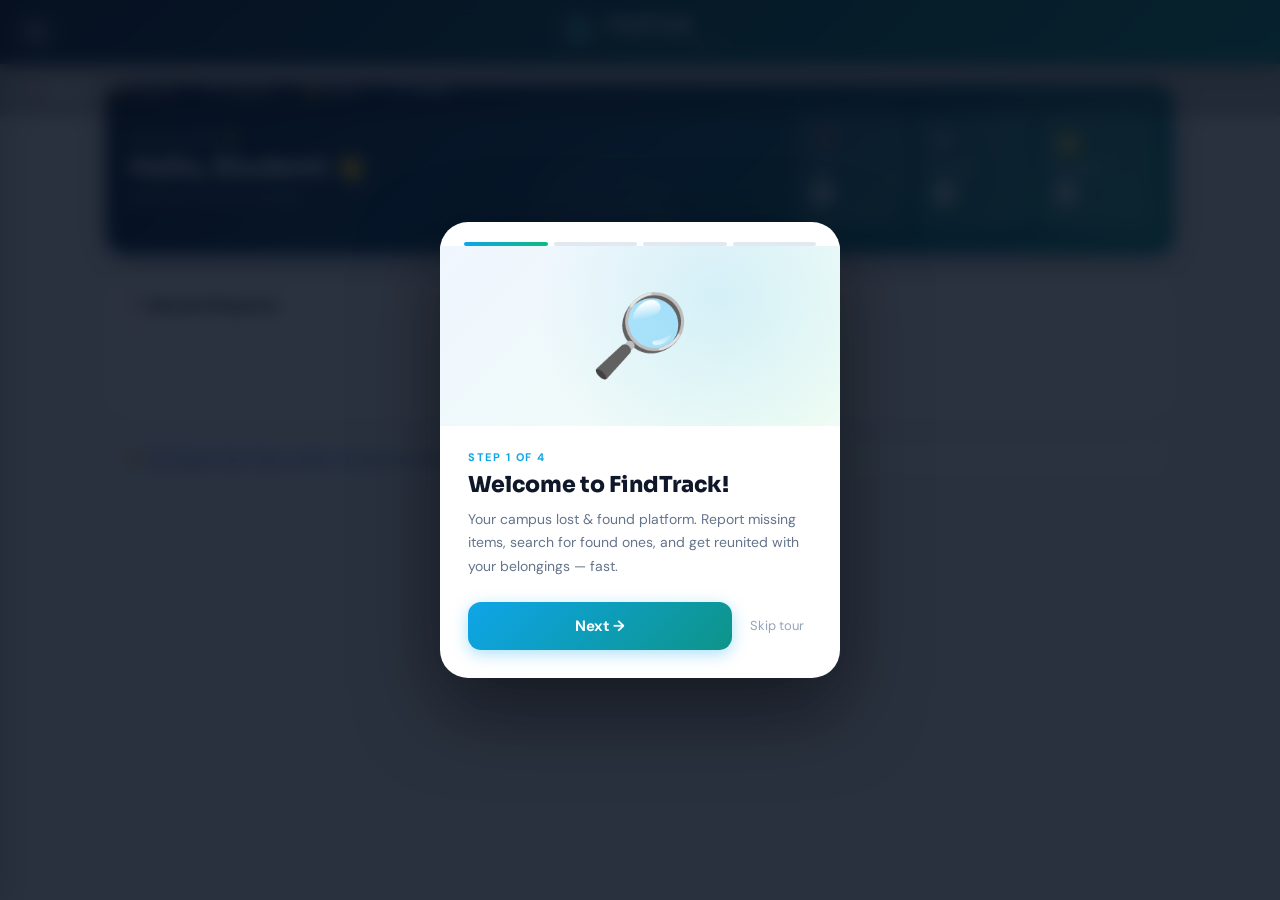
==== dashboard.html @ fd3032e6 "Add files via upload" ====
<!DOCTYPE html>
<html lang="en">
<head>
  <meta charset="utf-8"/>
  <meta name="viewport" content="width=device-width,initial-scale=1,maximum-scale=1,user-scalable=no"/>
  <meta name="mobile-web-app-capable" content="yes"/>
  <meta name="apple-mobile-web-app-capable" content="yes"/>
  <meta name="apple-mobile-web-app-status-bar-style" content="black-translucent"/>
  <meta http-equiv="Content-Security-Policy" content="default-src * 'self' data: blob: 'unsafe-inline' 'unsafe-eval'"/>
  <title>FindTrack — Dashboard</title>
  <link rel="preconnect" href="https://fonts.googleapis.com">
  <link href="https://fonts.googleapis.com/css2?family=Sora:wght@600;700;800&family=DM+Sans:wght@400;500;600&display=swap" rel="stylesheet" onerror="this.remove()">
  <link rel="stylesheet" href="style.css"/>
</head>
<body>

  <!-- TOP BAR -->
  <header class="topbar">
    <div class="topbar-inner">
      <button id="burgerBtn" class="burger-btn" aria-label="Menu">☰</button>
      <div class="brand-wrap">
        <img src="[data-uri]" class="logo" style="object-fit:contain;padding:4px;" alt="FindTrack">
        <div class="brand-text">
          <div class="brand-title">FindTrack</div>
          <div class="small-muted">Lost &amp; Found System</div>
        </div>
      </div>
      <div style="width:40px"></div>
    </div>
    <nav class="tabs">
      <button class="tab-btn active" data-tab="home">🏠 Home</button>
      <button class="tab-btn" data-tab="report">📦 Report</button>
      <button class="tab-btn" data-tab="search">🔍 Search</button>
      <button class="tab-btn" data-tab="notifications">🔔 Alerts</button>
      <button class="tab-btn" data-tab="profile">👤 Profile</button>
    </nav>
  </header>

  <!-- SIDEBAR -->
  <div id="sidebarOverlay" class="overlay hidden"></div>
  <aside id="sidebarDrawer" class="sidebar-drawer hidden">
    <div class="drawer-header">
      <strong>FindTrack Menu</strong>
      <button id="closeDrawer">✕</button>
    </div>
    <ul class="drawer-menu">
      <li class="drawer-item" data-section="home">🏠 Home</li>
      <li class="drawer-item" data-section="report">📦 Report Item</li>
      <li class="drawer-item" data-section="search">🔍 Search</li>
      <li class="drawer-item" data-section="notifications">🔔 Alerts</li>
      <li class="drawer-item" data-section="profile">👤 Profile</li>
      <hr>
      <li class="drawer-item" data-section="myitems">📂 My Items</li>
      <li class="drawer-item" data-section="pinned">📌 Pinned Items</li>
      <li class="drawer-item" data-section="categories">🏷️ Categories</li>
      <li class="drawer-item" data-section="analytics">📊 Analytics</li>
      <hr>
      <li class="drawer-item" data-section="tips">📚 Recovery Tips</li>
      <li class="drawer-item" data-section="packaging">📦 Packaging Tips</li>
      <li class="drawer-item" data-section="about">ℹ️ About / Help</li>
      <hr>
      <li class="drawer-item" data-section="security">🔒 Security</li>
    </ul>
  </aside>

  <!-- MAIN -->
  <main>

    <!-- HOME -->
    <section id="home" class="panel active">
      <!-- Skeleton shown while JS loads -->
      <div id="homeSkeleton">
        <div class="skeleton skeleton-welcome"></div>
        <div style="background:white;border-radius:20px;border:1px solid #e2e8f0;padding:20px;margin-bottom:16px">
          <div class="skeleton skeleton-title" style="width:40%;height:16px;margin:0 0 16px"></div>
          <div class="skeleton skeleton-recent"></div>
          <div class="skeleton skeleton-recent"></div>
          <div class="skeleton skeleton-recent"></div>
        </div>
      </div>
      <!-- Real content (hidden until loaded) -->
      <div id="homeContent" style="display:none">
      <div class="welcome-card">
        <div class="welcome-left">
          <p class="muted">Welcome back 👋</p>
          <h1 id="welcomeUser" class="welcome-title">Hello, Student!</h1>
          <p class="muted" style="font-size:13px">Here's your activity summary</p>
        </div>
        <div class="stats-cards">
          <div class="stat-card">
            <div class="stat-icon">📍</div>
            <div class="stat-label">Lost</div>
            <div id="countLost" class="stat-value">0</div>
          </div>
          <div class="stat-card">
            <div class="stat-icon">🔍</div>
            <div class="stat-label">Found</div>
            <div id="countFound" class="stat-value">0</div>
          </div>
          <div class="stat-card">
            <div class="stat-icon">✅</div>
            <div class="stat-label">Claimed</div>
            <div id="countClaimed" class="stat-value">0</div>
          </div>
        </div>
      </div>

      <div class="recent-section">
        <div class="recent-header">
          <h3>📋 Recent Reports</h3>
        </div>
        <div id="recentList" class="recent-list"></div>
      </div>

      <div class="tip-banner">💡 Tip: Report lost items within 24 hours for the best chance of recovery!</div>
      </div><!-- end homeContent -->
    </section>

    <!-- REPORT -->
    <section id="report" class="panel">
      <div class="section-title">📦 Report Lost / Found Item</div>
      <p class="section-subtitle">Fill in the details below to submit a report. More detail = higher chance of recovery.</p>
      <div class="report-form-wrap">
        <form id="reportForm">
          <div class="form-group">
            <label for="r_title">Item Title *</label>
            <input id="r_title" type="text" placeholder="e.g., Blue Nike Backpack" required>
          </div>
          <div class="form-group">
            <label for="r_location">Location</label>
            <input id="r_location" type="text" placeholder="e.g., Library 2nd Floor">
          </div>
          <div class="form-group">
            <label for="r_desc">Description</label>
            <textarea id="r_desc" rows="4" placeholder="Add details like color, brand, identifying features..."></textarea>
          </div>
          <div class="form-group">
            <label for="r_image">Upload Photo</label>
            <!-- APK-safe: no capture= so Android shows Gallery + Camera chooser -->
            <input id="r_image" type="file" accept="image/jpeg,image/jpg,image/png,image/gif,image/webp">
            <button type="button" id="triggerImageBtn" class="secondary-btn" style="margin-top:8px;width:100%;justify-content:center;">
              📷 Choose Photo
            </button>
            <img id="imagePreview" class="image-preview" alt="Preview">
          </div>
          <div class="form-group">
            <label for="r_type">Item Status *</label>
            <select id="r_type">
              <option value="lost">🔴 Lost Item — I lost this</option>
              <option value="found">🟢 Found Item — I found this</option>
            </select>
          </div>
          <button class="primary-btn" type="submit">📤 Submit Report</button>
        </form>
      </div>
    </section>

    <!-- SEARCH -->
    <section id="search" class="panel">
      <div class="section-title">🔍 Search Items</div>
      <div class="search-container">
        <div class="search-bar">
          <div class="search-input-wrapper">
            <span class="search-icon">🔍</span>
            <input id="s_query" placeholder="Search by title, description or location...">
          </div>
          <select id="s_filter">
            <option value="all">All Items</option>
            <option value="lost">Lost Only</option>
            <option value="found">Found Only</option>
            <option value="claimed">Claimed</option>
          </select>
          <button id="toggleFilters" class="filter-btn">Filters ▾</button>
        </div>
        <div id="advancedFilters" class="advanced-filters hidden">
          <input id="filterLocation" placeholder="📍 Filter by location">
          <input id="filterDate" type="date">
        </div>
      </div>
      <div id="matchBanner" class="match-banner">
        <div class="match-banner-title">🤖 Smart Suggestions — Possible matches for your lost item</div>
        <div class="match-cards" id="matchCards"></div>
      </div>
      <div id="searchResults" class="cards-grid"></div>
      <div id="noResults" class="empty hidden"></div>
    </section>

    <!-- ITEM DETAIL VIEW -->
    <section id="itemDetail" class="panel">
      <button id="backToSearch" class="back-btn">← Back to Search</button>
      <div id="detailContent" class="detail-container"></div>
    </section>

    <!-- NOTIFICATIONS -->
    <section id="notifications" class="panel">
      <div class="section-title">🔔 Notifications &amp; Alerts</div>
      <div id="alertsList">
        <div class="alert-item">
          <strong>🎉 Welcome to FindTrack!</strong>
          <p>You'll receive notifications here when there are updates on your items.</p>
        </div>
        <div class="alert-item">
          <strong>💡 Pro Tip</strong>
          <p>Enable browser notifications to get instant alerts about your reported items!</p>
        </div>
      </div>
    </section>

    <!-- PROFILE -->
    <section id="profile" class="panel">
      <div class="section-title">👤 My Profile</div>
      <div class="profile-container">
        <div class="profile-photo">
          <img id="pf_avatar" src="data:image/svg+xml,%3Csvg xmlns='http://www.w3.org/2000/svg' viewBox='0 0 100 100'%3E%3Ccircle cx='50' cy='50' r='50' fill='%230ea5e9'/%3E%3Ccircle cx='50' cy='37' r='19' fill='%23fff'/%3E%3Cellipse cx='50' cy='84' rx='29' ry='23' fill='%23fff'/%3E%3C/svg%3E" alt="Profile">
          <input id="pf_avatar_file" type="file" accept="image/jpeg,image/jpg,image/png,image/gif,image/webp" style="display:none">
          <div style="display:flex;flex-direction:column;gap:8px;margin-top:12px">
            <button id="uploadBtn" class="primary-btn" style="width:100%;justify-content:center">📸 Upload Photo</button>
            <button id="randomAvatar" class="secondary-btn" style="width:100%;justify-content:center">🎲 Random Avatar</button>
          </div>
        </div>
        <div class="profile-fields">
          <div class="form-group">
            <label for="pf_name">Full Name</label>
            <input id="pf_name" placeholder="Enter your full name">
          </div>
          <div class="form-group">
            <label for="pf_email">Email Address</label>
            <input id="pf_email" type="email" placeholder="your.email@example.com">
          </div>
          <div class="form-group">
            <label for="pf_contact">Contact Number</label>
            <input id="pf_contact" placeholder="+63 912 345 6789">
          </div>
          <div style="display:flex;gap:10px;flex-wrap:wrap;align-items:center;margin-top:4px">
            <button id="saveProfile" class="primary-btn">💾 Save Profile</button>
            <a href="index.html" onclick="localStorage.removeItem('sessionUser')" style="font-size:13px;color:#ef4444;text-decoration:none;font-weight:600;">🚪 Logout</a>
          </div>
        </div>
      </div>
    </section>

    <!-- MY ITEMS -->
    <section id="myitems" class="panel">
      <div class="section-title">📂 My Items</div>
      <p class="section-subtitle">All items you've reported — tap to view details</p>
      <div id="myItemsList" class="cards-grid"></div>
      <div id="myItemsEmpty" class="empty" style="display:none">You haven't reported any items yet.</div>
    </section>

    <!-- PINNED -->
    <section id="pinned" class="panel">
      <div class="section-title">📌 Pinned Items</div>
      <p class="section-subtitle">Quick access to items you've bookmarked</p>
      <div id="pinnedList" class="cards-grid"></div>
      <div id="pinnedEmpty" class="empty" style="display:none">No pinned items yet. Pin items from search!</div>
    </section>

    <!-- CATEGORIES -->
    <section id="categories" class="panel">
      <div class="section-title">🏷️ Browse by Category</div>
      <p class="section-subtitle">Tap a category to filter lost items</p>
      <div class="cards-grid">
        <div class="card-item clickable" onclick="filterByCategory('bags')">
          <div class="card-media" style="font-size:60px">🎒</div>
          <div class="card-title">Bags &amp; Backpacks</div>
          <div class="card-desc">Backpacks, purses, wallets, luggage</div>
        </div>
        <div class="card-item clickable" onclick="filterByCategory('electronics')">
          <div class="card-media" style="font-size:60px">📱</div>
          <div class="card-title">Electronics</div>
          <div class="card-desc">Phones, laptops, tablets, chargers</div>
        </div>
        <div class="card-item clickable" onclick="filterByCategory('books')">
          <div class="card-media" style="font-size:60px">📚</div>
          <div class="card-title">Books &amp; Stationery</div>
          <div class="card-desc">Textbooks, notebooks, IDs, pens</div>
        </div>
        <div class="card-item clickable" onclick="filterByCategory('clothing')">
          <div class="card-media" style="font-size:60px">👕</div>
          <div class="card-title">Clothing &amp; Accessories</div>
          <div class="card-desc">Jackets, uniforms, glasses, watches</div>
        </div>
      </div>
    </section>

    <!-- ANALYTICS -->
    <section id="analytics" class="panel">
      <div class="section-title">📊 Analytics Dashboard</div>
      <p class="section-subtitle">Visual overview of all reported items</p>
      <div class="analytics-grid" id="analyticsGrid"></div>
      <div style="background:white;padding:24px;border-radius:20px;box-shadow:var(--shadow-sm);border:1px solid var(--border)">
        <canvas id="chartCanvas" width="400" height="220" style="max-width:100%;display:block;margin:0 auto"></canvas>
        <p style="text-align:center;color:var(--muted);font-size:13px;margin-top:14px">Item distribution by status</p>
      </div>
    </section>

    <!-- TIPS -->
    <section id="tips" class="panel">
      <div class="section-title">📚 Lost Item Recovery Guide</div>
      <p class="section-subtitle">Helpful tips to increase your chances of finding lost items</p>
      <div class="tips-grid">
        <div class="tip-card">🏃 <strong>Retrace Your Steps</strong><br><br>Go back through your route from the last few hours.</div>
        <div class="tip-card">🏢 <strong>Check Key Locations</strong><br><br>Visit Library, Cafeteria, Security Office, and Classrooms.</div>
        <div class="tip-card">📱 <strong>Use Digital Tools</strong><br><br>Post on forums, use FindTrack, check social media groups.</div>
        <div class="tip-card">🕒 <strong>Act Quickly</strong><br><br>Report and search within 2 hours for best results.</div>
        <div class="tip-card">📸 <strong>Add Photos</strong><br><br>Upload a photo of your item for much faster identification.</div>
        <div class="tip-card">📞 <strong>Contact Security</strong><br><br>Campus security offices collect found items daily.</div>
      </div>
    </section>

    <!-- PACKAGING TIPS -->
    <section id="packaging" class="panel">
      <div class="section-title">📦 Packaging &amp; Handling Tips</div>
      <p class="section-subtitle">Best practices for securing found items</p>
      <div class="tips-grid">
        <div class="tip-card">🧴 <strong>Protect Fragile Items</strong><br><br>Use bubble wrap or padding for delicate objects.</div>
        <div class="tip-card">🎁 <strong>Seal Securely</strong><br><br>Ensure items are properly contained before storage.</div>
        <div class="tip-card">📏 <strong>Label Clearly</strong><br><br>Add your name, contact info, and date item was found.</div>
        <div class="tip-card">🕒 <strong>Update Status</strong><br><br>Mark items as claimed once they've been recovered.</div>
      </div>
    </section>

    <!-- ABOUT -->
    <section id="about" class="panel">
      <div class="section-title">ℹ️ About FindTrack</div>
      <div class="report-form-wrap" style="max-width:600px">
        <p style="margin-bottom:16px;line-height:1.7"><strong>FindTrack</strong> is a comprehensive campus lost and found management system designed to help students and staff quickly report, search for, and recover lost items.</p>
        <div class="section-title" style="font-size:16px;margin-top:8px">📖 How to Use</div>
        <div class="tips-grid" style="grid-template-columns:1fr">
          <div class="tip-card">📦 <strong>Report</strong> — Submit details about lost or found items with photos and location</div>
          <div class="tip-card">🔍 <strong>Search</strong> — Browse all reported items with advanced filters and category browsing</div>
          <div class="tip-card">✅ <strong>Claim</strong> — Mark items as found once recovered, or delete your own reports</div>
          <div class="tip-card">📌 <strong>Pin</strong> — Bookmark items you want quick access to</div>
        </div>
        <div class="tip-banner" style="margin-top:16px">💡 Pro Tip: The more detail you add to reports, the faster items get matched!</div>
      </div>
    </section>

    <!-- SECURITY -->
    <section id="security" class="panel">
      <div class="section-title">🔒 Security</div>
      <div class="security-wrap">

        <!-- Change Password -->
        <div class="security-card" id="secChangePasswordCard">
          <div class="security-card-header" onclick="secToggle('secChangePasswordBody')">
            <div class="security-card-left">
              <span class="security-icon">🔑</span>
              <div>
                <div class="security-card-title">Change Password</div>
                <div class="security-card-sub">Update your account password</div>
              </div>
            </div>
            <span class="security-chevron" id="secChangePasswordChevron">▼</span>
          </div>
          <div class="security-card-body hidden" id="secChangePasswordBody">
            <div class="security-field">
              <label class="security-label">Current Password</label>
              <input type="password" id="sec_curr_pass" class="security-input" placeholder="Enter current password">
            </div>
            <div class="security-field">
              <label class="security-label">New Password</label>
              <input type="password" id="sec_new_pass" class="security-input" placeholder="Enter new password">
            </div>
            <div class="security-field">
              <label class="security-label">Confirm New Password</label>
              <input type="password" id="sec_conf_pass" class="security-input" placeholder="Confirm new password">
            </div>
            <div class="security-strength-bar" id="secStrengthBar">
              <div class="security-strength-fill" id="secStrengthFill"></div>
            </div>
            <div class="security-strength-label" id="secStrengthLabel"></div>
            <button class="security-btn" onclick="secChangePassword()">Update Password</button>
          </div>
        </div>

        <!-- Login with PIN -->
        <div class="security-card" id="secPinCard">
          <div class="security-card-header" onclick="secToggle('secPinBody')">
            <div class="security-card-left">
              <span class="security-icon">🔢</span>
              <div>
                <div class="security-card-title">Login with PIN</div>
                <div class="security-card-sub">Set a quick 4-digit PIN for fast access</div>
              </div>
            </div>
            <span class="security-chevron" id="secPinChevron">▼</span>
          </div>
          <div class="security-card-body hidden" id="secPinBody">
            <div class="sec-pin-toggle-row">
              <span class="security-label">Enable PIN Login</span>
              <label class="sec-toggle-switch">
                <input type="checkbox" id="secPinEnabled" onchange="secPinToggle(this)">
                <span class="sec-toggle-slider"></span>
              </label>
            </div>
            <div id="secPinSetup" class="hidden">
              <div class="security-label" style="margin-bottom:10px">Enter a 4-digit PIN</div>
              <div class="sec-pin-dots" id="secPinDots">
                <span class="sec-pin-dot" id="pd0"></span>
                <span class="sec-pin-dot" id="pd1"></span>
                <span class="sec-pin-dot" id="pd2"></span>
                <span class="sec-pin-dot" id="pd3"></span>
              </div>
              <div class="sec-pin-pad">
                <button class="sec-pin-key" onclick="secPinKey('1')">1</button>
                <button class="sec-pin-key" onclick="secPinKey('2')">2</button>
                <button class="sec-pin-key" onclick="secPinKey('3')">3</button>
                <button class="sec-pin-key" onclick="secPinKey('4')">4</button>
                <button class="sec-pin-key" onclick="secPinKey('5')">5</button>
                <button class="sec-pin-key" onclick="secPinKey('6')">6</button>
                <button class="sec-pin-key" onclick="secPinKey('7')">7</button>
                <button class="sec-pin-key" onclick="secPinKey('8')">8</button>
                <button class="sec-pin-key" onclick="secPinKey('9')">9</button>
                <button class="sec-pin-key sec-pin-key--ghost"></button>
                <button class="sec-pin-key" onclick="secPinKey('0')">0</button>
                <button class="sec-pin-key sec-pin-key--del" onclick="secPinDel()">⌫</button>
              </div>
              <button class="security-btn" onclick="secSavePin()">Save PIN</button>
            </div>
          </div>
        </div>

        <!-- Session Timeout -->
        <div class="security-card" id="secTimeoutCard">
          <div class="security-card-header" onclick="secToggle('secTimeoutBody')">
            <div class="security-card-left">
              <span class="security-icon">⏱️</span>
              <div>
                <div class="security-card-title">Session Timeout</div>
                <div class="security-card-sub">Auto-logout after inactivity</div>
              </div>
            </div>
            <span class="security-chevron" id="secTimeoutChevron">▼</span>
          </div>
          <div class="security-card-body hidden" id="secTimeoutBody">
            <div class="sec-pin-toggle-row">
              <span class="security-label">Enable Auto-Logout</span>
              <label class="sec-toggle-switch">
                <input type="checkbox" id="secTimeoutEnabled" onchange="secTimeoutToggle(this)">
                <span class="sec-toggle-slider"></span>
              </label>
            </div>
            <div id="secTimeoutOptions" class="hidden">
              <div class="security-label" style="margin-bottom:10px">Logout after</div>
              <div class="sec-timeout-options">
                <button class="sec-timeout-btn active" data-mins="5" onclick="secSelectTimeout(this)">5 min</button>
                <button class="sec-timeout-btn" data-mins="15" onclick="secSelectTimeout(this)">15 min</button>
                <button class="sec-timeout-btn" data-mins="30" onclick="secSelectTimeout(this)">30 min</button>
                <button class="sec-timeout-btn" data-mins="60" onclick="secSelectTimeout(this)">1 hour</button>
              </div>
              <div class="sec-timeout-status" id="secTimeoutStatus">Auto-logout active: 5 minutes</div>
            </div>
          </div>
        </div>

        <!-- Delete Account -->
        <div class="security-card security-card--danger" id="secDeleteCard">
          <div class="security-card-header" onclick="secToggle('secDeleteBody')">
            <div class="security-card-left">
              <span class="security-icon">🗑️</span>
              <div>
                <div class="security-card-title sec-danger-title">Delete Account</div>
                <div class="security-card-sub">Permanently remove your account</div>
              </div>
            </div>
            <span class="security-chevron" id="secDeleteChevron">▼</span>
          </div>
          <div class="security-card-body hidden" id="secDeleteBody">
            <div class="sec-danger-notice">
              ⚠️ This action is <strong>permanent</strong>. All your reports, pinned items, and account data will be deleted and cannot be recovered.
            </div>
            <div class="security-field">
              <label class="security-label">Type <strong>DELETE</strong> to confirm</label>
              <input type="text" id="sec_delete_confirm" class="security-input" placeholder='Type "DELETE"'>
            </div>
            <button class="security-btn security-btn--danger" onclick="secDeleteAccount()">Delete My Account</button>
          </div>
        </div>

      </div>
    </section>

  </main>

  <!-- ONBOARDING OVERLAY -->
  <div id="onboardOverlay" class="onboard-overlay hidden">
    <div class="onboard-card" id="onboardCard">
      <div class="onboard-progress" id="onboardProgress"></div>
      <div class="onboard-visual">
        <div class="onboard-icon-wrap" id="onboardIcon"></div>
      </div>
      <div class="onboard-body">
        <div class="onboard-step-label" id="onboardLabel"></div>
        <div class="onboard-title"   id="onboardTitle"></div>
        <div class="onboard-desc"    id="onboardDesc"></div>
        <div class="onboard-actions">
          <button class="onboard-next" id="onboardNext">Next →</button>
          <button class="onboard-skip" id="onboardSkip">Skip tour</button>
        </div>
      </div>
    </div>
  </div>

  <!-- IMAGE ZOOM OVERLAY -->
  <div id="zoomOverlay" class="zoom-overlay hidden">
    <button class="zoom-close" id="zoomClose">✕</button>
    <img id="zoomImg" class="zoom-img" src="" alt="Zoomed view">
    <div class="zoom-hint">Tap anywhere to close</div>
  </div>

  <!-- MOBILE BOTTOM NAV -->
  <nav class="bottom-nav" id="bottomNav">
    <button class="bnav-btn active" data-tab="home">
      <span class="bnav-icon">
        <svg viewBox="0 0 24 24" fill="none" stroke="currentColor" stroke-width="2" stroke-linecap="round" stroke-linejoin="round" width="22" height="22">
          <path d="M3 9.5L12 3l9 6.5V20a1 1 0 01-1 1H4a1 1 0 01-1-1V9.5z"/><polyline points="9 21 9 12 15 12 15 21"/>
        </svg>
      </span>Home
    </button>
    <button class="bnav-btn" data-tab="search">
      <span class="bnav-icon">
        <svg viewBox="0 0 24 24" fill="none" stroke="currentColor" stroke-width="2" stroke-linecap="round" stroke-linejoin="round" width="22" height="22">
          <circle cx="11" cy="11" r="8"/><line x1="21" y1="21" x2="16.65" y2="16.65"/>
        </svg>
      </span>Search
    </button>
    <button class="bnav-btn" data-tab="notifications">
      <span class="bnav-icon">
        <svg viewBox="0 0 24 24" fill="none" stroke="currentColor" stroke-width="2" stroke-linecap="round" stroke-linejoin="round" width="22" height="22">
          <path d="M18 8A6 6 0 006 8c0 7-3 9-3 9h18s-3-2-3-9"/><path d="M13.73 21a2 2 0 01-3.46 0"/>
        </svg>
      </span>Alerts
    </button>
    <button class="bnav-btn" data-tab="profile">
      <span class="bnav-icon">
        <svg viewBox="0 0 24 24" fill="none" stroke="currentColor" stroke-width="2" stroke-linecap="round" stroke-linejoin="round" width="22" height="22">
          <path d="M20 21v-2a4 4 0 00-4-4H8a4 4 0 00-4 4v2"/><circle cx="12" cy="7" r="4"/>
        </svg>
      </span>Profile
    </button>
  </nav>

  <!-- REPORT FAB (mobile) -->
  <button class="report-fab" id="reportFab" title="Report Item">
    <svg viewBox="0 0 24 24" fill="none" stroke="white" stroke-width="2.5" stroke-linecap="round" stroke-linejoin="round" width="26" height="26">
      <line x1="12" y1="5" x2="12" y2="19"/><line x1="5" y1="12" x2="19" y2="12"/>
    </svg>
  </button>

  <!-- GUEST MODAL -->
  <div id="guestModal" class="modal hidden">
    <div class="modal-content">
      <div class="modal-icon">🔒</div>
      <h2>Login Required</h2>
      <p>Please login or sign up to unlock the full features of FindTrack!</p>
      <div class="modal-buttons">
        <a href="login.html" class="modal-btn primary">🔐 Login</a>
        <a href="signup.html" class="modal-btn secondary">📝 Sign Up</a>
      </div>
      <button id="closeModal" class="modal-close">Maybe later</button>
    </div>
  </div>

  <!-- TOAST CONTAINER -->
  <div class="toast-container" id="toastContainer" style="position:fixed;bottom:80px;right:16px;z-index:9999;display:flex;flex-direction:column;gap:8px;pointer-events:none;"></div>

  <script src="script.js"></script>
</body>
</html>
---- style.css ----
/* FindTrack v2 — Complete App Stylesheet */
/* Fonts — Google Fonts with offline system fallback */
@import url('https://fonts.googleapis.com/css2?family=Sora:wght@600;700;800&family=DM+Sans:wght@400;500;600&display=swap');

:root {
  --sky: #0ea5e9;
  --sky-dark: #0284c7;
  --teal: #0d9488;
  --mint: #10b981;
  --navy: #060f1e;
  --panel-bg: #f0f4f8;
  --white: #ffffff;
  --surface: #ffffff;
  --surface-alt: #f8fafc;
  --border: #e2e8f0;
  --muted: #64748b;
  --text: #0f172a;
  --text-sub: #475569;
  --shadow-sm: 0 2px 8px rgba(0,0,0,0.06);
  --shadow-md: 0 4px 20px rgba(0,0,0,0.10);
  --shadow-lg: 0 8px 40px rgba(0,0,0,0.14);
  --radius-sm: 10px;
  --radius-md: 14px;
  --radius-lg: 20px;
  --topbar-h: 64px;
  --tabs-h: 52px;
}

*, *::before, *::after { box-sizing: border-box; margin: 0; padding: 0; }

body {
  font-family: 'DM Sans', -apple-system, 'SF Pro Text', 'Segoe UI', system-ui, sans-serif;
  background: var(--panel-bg);
  color: var(--text);
  -webkit-font-smoothing: antialiased;
}

/* ── TOPBAR ── */
.topbar {
  position: sticky; top: 0; z-index: 100;
  background: linear-gradient(135deg, #0c1f3a 0%, #0d9488 100%);
  box-shadow: 0 2px 20px rgba(0,0,0,0.25);
  height: var(--topbar-h);
}

.topbar-inner {
  height: 100%;
  display: flex; align-items: center; justify-content: space-between;
  padding: 0 16px; gap: 12px;
}

.brand-wrap { display: flex; align-items: center; gap: 10px; }

.logo {
  width: 38px; height: 38px;
  background: rgba(255,255,255,0.15);
  border-radius: 10px;
  display: flex; align-items: center; justify-content: center;
  font-size: 18px; flex-shrink: 0;
  box-shadow: 0 2px 8px rgba(0,0,0,0.15);
}

.brand-title { font-family: 'Sora', -apple-system, 'SF Pro Display', 'Segoe UI', sans-serif; font-weight: 700; font-size: 17px; color: white; letter-spacing: -0.2px; }
.brand-text .small-muted { font-size: 11px; color: rgba(255,255,255,0.55); margin-top: 1px; }

.burger-btn {
  background: rgba(255,255,255,0.1);
  border: 1px solid rgba(255,255,255,0.15);
  color: white; font-size: 18px;
  cursor: pointer; padding: 7px 10px;
  border-radius: 9px; transition: all 0.2s; line-height: 1;
}
.burger-btn:hover { background: rgba(255,255,255,0.2); }

/* ── TABS ── */
.tabs {
  display: flex; gap: 4px;
  background: rgba(0,0,0,0.2);
  padding: 8px 12px;
  overflow-x: auto; scrollbar-width: none;
  height: var(--tabs-h);
  align-items: center;
}
.tabs::-webkit-scrollbar { display: none; }

.tab-btn {
  background: transparent; border: 0;
  color: rgba(255,255,255,0.65);
  padding: 8px 14px; border-radius: 8px;
  cursor: pointer; font-weight: 600; font-size: 13px;
  font-family: 'DM Sans', -apple-system, 'SF Pro Text', 'Segoe UI', sans-serif;
  white-space: nowrap; transition: all 0.2s;
  display: flex; align-items: center; gap: 5px;
}
.tab-btn:hover { background: rgba(255,255,255,0.1); color: white; }
.tab-btn.active {
  background: rgba(255,255,255,0.18);
  color: white;
  box-shadow: 0 2px 8px rgba(0,0,0,0.15);
}

/* ── SIDEBAR DRAWER ── */
.overlay {
  position: fixed; inset: 0; background: rgba(0,0,0,0.55);
  z-index: 200; -webkit-backdrop-filter: blur(4px); backdrop-filter: blur(4px);
}
.overlay.hidden { display: none; }

.sidebar-drawer {
  position: fixed; left: 0; top: 0; bottom: 0;
  width: 280px; z-index: 201;
  background: white;
  box-shadow: 4px 0 30px rgba(0,0,0,0.2);
  transform: translateX(-100%);
  transition: transform 0.3s cubic-bezier(.4,0,.2,1);
  display: flex; flex-direction: column;
}
.sidebar-drawer.hidden { transform: translateX(-100%); }
.sidebar-drawer.show { transform: translateX(0); }

.drawer-header {
  display: flex; align-items: center; justify-content: space-between;
  padding: 18px 20px;
  background: linear-gradient(135deg, #0c1f3a, #0d9488);
  color: white;
}
.drawer-header strong { font-family: 'Sora', -apple-system, 'SF Pro Display', 'Segoe UI', sans-serif; font-size: 16px; }
.drawer-header button { background: rgba(255,255,255,0.15); border: none; color: white; font-size: 16px; cursor: pointer; width: 30px; height: 30px; border-radius: 8px; display: flex; align-items: center; justify-content: center; }

.drawer-menu { list-style: none; overflow-y: auto; flex: 1; padding: 12px 0; }
.drawer-menu hr { border: none; border-top: 1px solid #f1f5f9; margin: 8px 0; }
.drawer-item {
  padding: 12px 20px; cursor: pointer; font-size: 14px; font-weight: 500;
  color: #374151; transition: all 0.15s;
  display: flex; align-items: center; gap: 10px;
  border-radius: 0;
}
.drawer-item:hover { background: #f0f9ff; color: #0284c7; }

/* ── MAIN LAYOUT ── */
main {
  padding: 20px 16px 80px;
  max-width: 1100px;
  margin: 0 auto;
}

.panel { display: none; }
.panel.active { display: block; animation: panelIn 0.3s ease both; }
@keyframes panelIn { from { opacity: 0; transform: translateY(8px); } to { opacity: 1; transform: translateY(0); } }

/* ── WELCOME CARD ── */
.welcome-card {
  background: linear-gradient(135deg, #0c1f3a 0%, #0d4f6e 50%, #0d9488 100%);
  padding: 28px 24px; border-radius: var(--radius-lg);
  box-shadow: 0 8px 32px rgba(12,31,58,0.3);
  color: white; margin-bottom: 20px;
  display: flex; flex-direction: column; gap: 20px;
  position: relative; overflow: hidden;
}
.welcome-card::before {
  content: ''; position: absolute; top: -60px; right: -40px;
  width: 220px; height: 220px; border-radius: 50%;
  background: rgba(255,255,255,0.05);
}
.welcome-card::after {
  content: ''; position: absolute; bottom: -40px; left: 40%;
  width: 140px; height: 140px; border-radius: 50%;
  background: rgba(255,255,255,0.04);
}

@media (min-width: 768px) {
  .welcome-card { flex-direction: row; align-items: center; justify-content: space-between; }
}

.welcome-left .muted { color: rgba(255,255,255,0.6); font-size: 13px; margin-bottom: 4px; }
.welcome-title { font-family: 'Sora', -apple-system, 'SF Pro Display', 'Segoe UI', sans-serif; font-size: 26px; font-weight: 700; margin-bottom: 4px; }

.stats-cards { display: flex; gap: 12px; flex-wrap: wrap; }
.stat-card {
  flex: 1; min-width: 110px;
  padding: 16px 14px; border-radius: 14px; color: white;
  background: rgba(255,255,255,0.12);
  -webkit-backdrop-filter: blur(10px); backdrop-filter: blur(10px);
  border: 1px solid rgba(255,255,255,0.15);
  display: flex; flex-direction: column; gap: 4px;
  transition: all 0.25s; cursor: default;
}
.stat-card:hover { transform: translateY(-3px); background: rgba(255,255,255,0.18); }

.stat-icon { font-size: 22px; }
.stat-label { font-size: 10px; opacity: 0.7; font-weight: 700; letter-spacing: 0.8px; text-transform: uppercase; }
.stat-value { font-family: 'Sora', -apple-system, 'SF Pro Display', 'Segoe UI', sans-serif; font-size: 30px; font-weight: 800; line-height: 1; }

/* ── SECTION HEADERS ── */
.section-title {
  font-family: 'Sora', -apple-system, 'SF Pro Display', 'Segoe UI', sans-serif; font-size: 19px; font-weight: 700;
  color: var(--text); margin-bottom: 16px;
  display: flex; align-items: center; gap: 8px;
}
.section-subtitle { font-size: 14px; color: var(--muted); margin-bottom: 20px; }

/* ── RECENT SECTION ── */
.recent-section {
  background: var(--surface); border-radius: var(--radius-lg);
  padding: 20px; box-shadow: var(--shadow-sm);
  margin-bottom: 16px; border: 1px solid var(--border);
}
.recent-header { display: flex; align-items: center; justify-content: space-between; margin-bottom: 16px; }
.recent-header h3 { font-family: 'Sora', -apple-system, 'SF Pro Display', 'Segoe UI', sans-serif; font-size: 16px; font-weight: 700; }

.recent-list { display: flex; flex-direction: column; gap: 10px; }

.recent-item {
  display: flex; align-items: center; gap: 14px;
  padding: 12px 14px; border-radius: var(--radius-md);
  background: var(--surface-alt); border: 1px solid var(--border);
  cursor: pointer; transition: all 0.2s;
}
.recent-item:hover { background: #eff6ff; border-color: #bfdbfe; transform: translateX(3px); }
.recent-thumb { width: 44px; height: 44px; border-radius: 10px; object-fit: cover; background: #e2e8f0; display: flex; align-items: center; justify-content: center; font-size: 20px; flex-shrink: 0; overflow: hidden; }
.recent-thumb img { width: 100%; height: 100%; object-fit: cover; }
.recent-info { flex: 1; min-width: 0; }
.recent-title { font-weight: 600; font-size: 14px; white-space: nowrap; overflow: hidden; text-overflow: ellipsis; }
.recent-meta { font-size: 12px; color: var(--muted); margin-top: 2px; }

/* ── TIP BANNER ── */
.tip-banner {
  background: linear-gradient(135deg, #eff6ff, #f0fdf4);
  border: 1px solid #bfdbfe;
  border-radius: var(--radius-md);
  padding: 14px 18px; font-size: 14px; color: #1e40af;
  font-weight: 500; margin-top: 16px;
}

/* ── CARDS GRID ── */
.cards-grid {
  display: grid;
  grid-template-columns: repeat(auto-fill, minmax(220px, 1fr));
  gap: 16px;
}

.card-item {
  background: var(--surface); border-radius: var(--radius-lg);
  box-shadow: var(--shadow-sm); overflow: hidden;
  border: 1px solid var(--border);
  transition: all 0.25s;
}
.card-item.clickable { cursor: pointer; }
.card-item:hover {
  transform: translateY(-4px);
  box-shadow: var(--shadow-lg);
  border-color: #bfdbfe;
}

.card-media {
  height: 150px; background: var(--surface-alt);
  display: flex; align-items: center; justify-content: center;
  overflow: hidden; border-bottom: 1px solid var(--border);
}
.card-media img { width: 100%; height: 100%; object-fit: cover; }

.card-title { font-weight: 700; font-size: 14px; padding: 12px 14px 4px; line-height: 1.3; }
.card-desc { font-size: 12.5px; color: var(--muted); padding: 0 14px 10px; line-height: 1.5; display: -webkit-box; -webkit-line-clamp: 2; -webkit-box-orient: vertical; overflow: hidden; }

.card-footer {
  display: flex; align-items: center; justify-content: space-between;
  padding: 10px 14px 12px; border-top: 1px solid var(--border);
  font-size: 12px;
}

/* ── BADGES ── */
.badge {
  display: inline-flex; align-items: center;
  padding: 4px 10px; border-radius: 100px;
  font-size: 10.5px; font-weight: 700; letter-spacing: 0.5px; text-transform: uppercase;
}
.badge.lost { background: #fff1f0; color: #cf1322; border: 1px solid #ffa39e; }
.badge.found { background: #e6f4ff; color: #0958d9; border: 1px solid #91caff; }
.badge.claimed { background: #f6ffed; color: #237804; border: 1px solid #b7eb8f; }

/* ── PIN BUTTON ── */
.pin-toggle {
  position: absolute; top: 8px; right: 8px;
  background: rgba(255,255,255,0.9); border: 1px solid rgba(0,0,0,0.1);
  border-radius: 8px; padding: 5px; font-size: 14px;
  cursor: pointer; transition: all 0.2s;
  line-height: 1; z-index: 1;
}
.pin-toggle:hover { transform: scale(1.15); background: white; }
.pin-toggle.pinned { background: #fef3c7; border-color: #f59e0b; }

/* ── SEARCH ── */
.search-container {
  background: var(--surface); border-radius: var(--radius-lg);
  padding: 20px; box-shadow: var(--shadow-sm);
  margin-bottom: 20px; border: 1px solid var(--border);
}

.search-bar {
  display: flex; gap: 10px; flex-wrap: wrap;
}

.search-input-wrapper {
  flex: 1; min-width: 200px; position: relative;
}
.search-icon { position: absolute; left: 14px; top: 50%; transform: translateY(-50%); font-size: 16px; opacity: 0.4; }

.search-input-wrapper input,
#s_filter {
  height: 46px; border-radius: var(--radius-md);
  border: 1.5px solid var(--border); background: var(--surface-alt);
  font-family: 'DM Sans', -apple-system, 'SF Pro Text', 'Segoe UI', sans-serif; font-size: 14px; color: var(--text);
  outline: none; transition: all 0.2s;
}
.search-input-wrapper input { width: 100%; padding: 0 14px 0 42px; }
.search-input-wrapper input:focus { border-color: var(--sky); box-shadow: 0 0 0 3px rgba(14,165,233,0.1); background: white; }
#s_filter { padding: 0 12px; cursor: pointer; }
#s_filter:focus { border-color: var(--sky); box-shadow: 0 0 0 3px rgba(14,165,233,0.1); }

.filter-btn {
  height: 46px; padding: 0 18px; border-radius: var(--radius-md);
  border: 1.5px solid var(--border); background: var(--surface-alt);
  font-size: 13px; font-weight: 600; cursor: pointer; color: var(--text-sub);
  font-family: 'DM Sans', -apple-system, 'SF Pro Text', 'Segoe UI', sans-serif; transition: all 0.2s;
}
.filter-btn:hover { background: var(--sky); color: white; border-color: var(--sky); }

.advanced-filters {
  display: flex; gap: 10px; flex-wrap: wrap; margin-top: 12px; padding-top: 12px;
  border-top: 1px solid var(--border);
}
.advanced-filters input {
  flex: 1; min-width: 140px; height: 40px; padding: 0 12px;
  border: 1.5px solid var(--border); border-radius: var(--radius-sm);
  background: var(--surface-alt); font-family: 'DM Sans', -apple-system, 'SF Pro Text', 'Segoe UI', sans-serif; font-size: 14px;
  outline: none; transition: all 0.2s;
}
.advanced-filters input:focus { border-color: var(--sky); box-shadow: 0 0 0 3px rgba(14,165,233,0.1); background: white; }
.advanced-filters.hidden { display: none; }

/* ── REPORT FORM ── */
.report-form-wrap {
  background: var(--surface); border-radius: var(--radius-lg);
  padding: 28px; box-shadow: var(--shadow-sm); border: 1px solid var(--border);
  max-width: 680px;
}

.form-group { margin-bottom: 18px; }
.form-group label {
  display: block; font-size: 13px; font-weight: 600;
  color: var(--text-sub); margin-bottom: 7px;
  text-transform: uppercase; letter-spacing: 0.5px;
}
.form-group input,
.form-group textarea,
.form-group select {
  width: 100%; padding: 12px 14px;
  border: 1.5px solid var(--border); border-radius: var(--radius-sm);
  background: var(--surface-alt); color: var(--text);
  font-family: 'DM Sans', -apple-system, 'SF Pro Text', 'Segoe UI', sans-serif; font-size: 14px;
  outline: none; transition: all 0.2s; resize: vertical;
}
.form-group input:focus,
.form-group textarea:focus,
.form-group select:focus {
  border-color: var(--sky); box-shadow: 0 0 0 3px rgba(14,165,233,0.1); background: white;
}
.form-group input[type="file"] {
  padding: 10px 14px; cursor: pointer; background: var(--surface-alt);
}

.image-preview {
  margin-top: 10px; max-width: 100%; max-height: 200px;
  border-radius: var(--radius-md); object-fit: cover;
  display: none; border: 1px solid var(--border);
}

/* ── BUTTONS ── */
.primary-btn {
  background: linear-gradient(135deg, var(--sky), var(--teal));
  border: none; border-radius: var(--radius-sm);
  color: white; font-size: 15px; font-weight: 700;
  font-family: 'DM Sans', -apple-system, 'SF Pro Text', 'Segoe UI', sans-serif;
  padding: 13px 26px; cursor: pointer;
  box-shadow: 0 4px 16px rgba(14,165,233,0.3);
  transition: all 0.25s; display: inline-flex; align-items: center; gap: 8px;
}
.primary-btn:hover { transform: translateY(-2px); box-shadow: 0 8px 24px rgba(14,165,233,0.45); }

.secondary-btn {
  background: var(--surface); border: 1.5px solid var(--border);
  border-radius: var(--radius-sm); color: var(--text-sub);
  font-size: 14px; font-weight: 600; font-family: 'DM Sans', -apple-system, 'SF Pro Text', 'Segoe UI', sans-serif;
  padding: 11px 20px; cursor: pointer; transition: all 0.2s;
  display: inline-flex; align-items: center; gap: 7px;
}
.secondary-btn:hover { border-color: var(--sky); color: var(--sky); background: #eff6ff; }

.delete-btn {
  background: #fff1f0; border: 1px solid #ffa39e;
  border-radius: 8px; color: #cf1322;
  font-size: 13px; font-weight: 600; font-family: 'DM Sans', -apple-system, 'SF Pro Text', 'Segoe UI', sans-serif;
  padding: 8px 14px; cursor: pointer; margin-top: 10px; width: 100%;
  transition: all 0.2s;
}
.delete-btn:hover { background: #cf1322; color: white; }

.back-btn {
  display: inline-flex; align-items: center; gap: 6px;
  background: var(--surface); border: 1.5px solid var(--border);
  border-radius: var(--radius-sm); color: var(--text-sub);
  font-size: 14px; font-weight: 600; font-family: 'DM Sans', -apple-system, 'SF Pro Text', 'Segoe UI', sans-serif;
  padding: 10px 18px; cursor: pointer; margin-bottom: 20px;
  transition: all 0.2s;
}
.back-btn:hover { border-color: var(--sky); color: var(--sky); }

/* ── PROFILE ── */
.profile-container {
  display: grid; gap: 24px; align-items: start;
  grid-template-columns: 1fr;
}
@media(min-width: 640px) {
  .profile-container { grid-template-columns: 200px 1fr; }
}

.profile-photo {
  background: var(--surface); border-radius: var(--radius-lg);
  padding: 24px; text-align: center;
  border: 1px solid var(--border); box-shadow: var(--shadow-sm);
}
.profile-photo img {
  width: 110px; height: 110px; border-radius: 50%;
  object-fit: cover; border: 3px solid #bfdbfe;
  box-shadow: 0 4px 16px rgba(14,165,233,0.2);
  margin-bottom: 14px;
}

.profile-fields {
  background: var(--surface); border-radius: var(--radius-lg);
  padding: 24px; border: 1px solid var(--border); box-shadow: var(--shadow-sm);
}

/* ── EMPTY STATE ── */
.empty {
  text-align: center; padding: 56px 20px;
  color: var(--muted); font-size: 15px;
}
#noResults.empty::before { content: '🔍'; display: block; font-size: 48px; margin-bottom: 12px; }
.empty.hidden { display: none; }

/* ── TIPS GRID ── */
.tips-grid {
  display: grid; grid-template-columns: repeat(auto-fit, minmax(220px, 1fr));
  gap: 14px;
}
.tip-card {
  background: var(--surface); border-radius: var(--radius-md);
  padding: 20px; border: 1px solid var(--border);
  box-shadow: var(--shadow-sm); font-size: 14px; line-height: 1.6;
  transition: all 0.2s;
}
.tip-card:hover { transform: translateY(-3px); box-shadow: var(--shadow-md); border-color: #bfdbfe; }

/* ── ITEM DETAIL ── */
.detail-container {
  background: var(--surface); border-radius: var(--radius-lg);
  overflow: hidden; box-shadow: var(--shadow-md); border: 1px solid var(--border);
  max-width: 700px;
}
.detail-image {
  width: 100%; height: 260px; object-fit: cover;
  background: var(--surface-alt); display: block;
}
.detail-body { padding: 24px; }
.detail-title { font-family: 'Sora', -apple-system, 'SF Pro Display', 'Segoe UI', sans-serif; font-size: 22px; font-weight: 700; margin-bottom: 8px; }
.detail-meta { display: flex; flex-wrap: wrap; gap: 10px; margin-bottom: 16px; }
.detail-meta-item { font-size: 13px; color: var(--muted); display: flex; align-items: center; gap: 5px; }
.detail-desc { font-size: 15px; line-height: 1.7; color: var(--text-sub); margin-bottom: 20px; }
.detail-actions { display: flex; gap: 10px; flex-wrap: wrap; }

/* ── MODAL ── */
.modal {
  position: fixed; inset: 0;
  background: rgba(0,0,0,0.6); z-index: 500;
  display: flex; align-items: center; justify-content: center;
  -webkit-backdrop-filter: blur(6px); backdrop-filter: blur(6px);
  animation: modalIn 0.2s ease;
}
.modal.hidden { display: none; }
@keyframes modalIn { from { opacity: 0; } to { opacity: 1; } }

.modal-content {
  background: white; border-radius: var(--radius-lg);
  padding: 40px 32px; max-width: 380px; width: calc(100% - 40px);
  text-align: center; box-shadow: 0 20px 60px rgba(0,0,0,0.3);
  animation: modalSlide 0.3s cubic-bezier(.34,1.56,.64,1) both;
}
@keyframes modalSlide { from { transform: scale(0.92) translateY(20px); } to { transform: scale(1) translateY(0); } }

.modal-icon { font-size: 52px; margin-bottom: 16px; }
.modal-content h2 { font-family: 'Sora', -apple-system, 'SF Pro Display', 'Segoe UI', sans-serif; font-size: 22px; font-weight: 700; margin-bottom: 10px; }
.modal-content p { color: var(--muted); font-size: 14px; line-height: 1.6; margin-bottom: 24px; }
.modal-buttons { display: flex; gap: 10px; margin-bottom: 14px; }
.modal-btn {
  flex: 1; padding: 13px; border-radius: 12px;
  font-weight: 700; font-size: 14px; text-decoration: none;
  text-align: center; transition: all 0.2s; font-family: 'DM Sans', -apple-system, 'SF Pro Text', 'Segoe UI', sans-serif;
  border: none; cursor: pointer;
}
.modal-btn.primary { background: linear-gradient(135deg, var(--sky), var(--teal)); color: white; }
.modal-btn.secondary { background: var(--surface-alt); color: var(--text); border: 1.5px solid var(--border); }
.modal-btn:hover { transform: translateY(-1px); }
.modal-close { background: none; border: none; color: var(--muted); cursor: pointer; font-size: 13px; text-decoration: underline; }

/* ── NOTIFICATIONS ── */
.alert-item {
  background: var(--surface); border-radius: var(--radius-md);
  padding: 18px 20px; margin-bottom: 12px;
  border: 1px solid var(--border); box-shadow: var(--shadow-sm);
  border-left: 4px solid var(--sky);
}
.alert-item strong { display: block; margin-bottom: 4px; font-size: 14px; }
.alert-item p { color: var(--muted); font-size: 13px; }

/* ── TOAST ── */
.toast-container {
  position: fixed; bottom: 80px; right: 16px; z-index: 9999;
  display: flex; flex-direction: column; gap: 8px; pointer-events: none;
}
.toast-msg {
  background: white; border-radius: 12px; padding: 14px 18px;
  box-shadow: 0 8px 32px rgba(0,0,0,0.15); font-size: 14px; font-weight: 500;
  border-left: 4px solid var(--sky);
  display: flex; align-items: center; gap: 10px;
  animation: toastIn 0.35s cubic-bezier(.34,1.56,.64,1) both;
  pointer-events: all; max-width: 320px;
}
.toast-msg.success { border-left-color: var(--mint); }
.toast-msg.error { border-left-color: #f87171; }
@keyframes toastIn { from { opacity: 0; transform: translateX(20px); } to { opacity: 1; transform: translateX(0); } }
@keyframes toastOut { to { opacity: 0; transform: translateX(20px); } }

/* ── ANALYTICS ── */
.analytics-grid {
  display: grid; grid-template-columns: repeat(auto-fit, minmax(260px, 1fr));
  gap: 16px; margin-bottom: 20px;
}
.analytics-card {
  background: var(--surface); border-radius: var(--radius-lg);
  padding: 24px; border: 1px solid var(--border); box-shadow: var(--shadow-sm);
  text-align: center;
}
.analytics-card .big-num { font-family: 'Sora', -apple-system, 'SF Pro Display', 'Segoe UI', sans-serif; font-size: 42px; font-weight: 800; }
.analytics-card .big-label { font-size: 13px; color: var(--muted); text-transform: uppercase; letter-spacing: 0.8px; font-weight: 600; margin-top: 6px; }

/* ── RESPONSIVE ── */
@media (max-width: 480px) {
  .cards-grid { grid-template-columns: 1fr 1fr; }
  .welcome-title { font-size: 20px; }
  .stat-value { font-size: 24px; }
}
@media (max-width: 360px) {
  .cards-grid { grid-template-columns: 1fr; }
}

/* ═══════════════════════════════════════════
   FINDTRACK v3 — NEW FEATURE STYLES
   ═══════════════════════════════════════════ */

/* ── SKELETON LOADERS ── */
@keyframes shimmer {
  0%   { background-position: -600px 0; }
  100% { background-position: 600px 0; }
}
.skeleton {
  background: linear-gradient(90deg, #e2e8f0 25%, #f1f5f9 50%, #e2e8f0 75%);
  background-size: 600px 100%;
  animation: shimmer 1.4s ease infinite;
  border-radius: 8px;
}
.skeleton-card {
  background: var(--surface); border-radius: var(--radius-lg);
  border: 1px solid var(--border); overflow: hidden;
}
.skeleton-media  { height: 150px; }
.skeleton-title  { height: 14px; margin: 14px 14px 8px; width: 70%; }
.skeleton-desc   { height: 11px; margin: 0 14px 6px; width: 90%; }
.skeleton-desc2  { height: 11px; margin: 0 14px 14px; width: 55%; }
.skeleton-footer { height: 36px; margin: 0 14px 14px; border-radius: 8px; width: 40%; }
.skeleton-recent { height: 68px; border-radius: var(--radius-md); margin-bottom: 10px; }
.skeleton-welcome { height: 120px; border-radius: var(--radius-lg); margin-bottom: 20px; }

/* ── ONBOARDING OVERLAY ── */
.onboard-overlay {
  position: fixed; inset: 0; z-index: 900;
  background: rgba(6,15,30,0.85);
  -webkit-backdrop-filter: blur(8px); backdrop-filter: blur(8px);
  display: flex; align-items: center; justify-content: center;
  padding: 20px;
  animation: fadeInOver 0.4s ease;
}
.onboard-overlay.hidden { display: none; }
@keyframes fadeInOver { from { opacity: 0; } to { opacity: 1; } }

.onboard-card {
  background: white; border-radius: 28px;
  width: 100%; max-width: 400px;
  box-shadow: 0 30px 80px rgba(0,0,0,0.5);
  overflow: hidden;
  animation: onboardPop 0.45s cubic-bezier(.34,1.56,.64,1) both;
}
@keyframes onboardPop { from { transform: scale(0.88) translateY(30px); opacity: 0; } to { transform: scale(1) translateY(0); opacity: 1; } }

.onboard-progress {
  display: flex; gap: 6px; padding: 20px 24px 0;
}
.onboard-pip {
  flex: 1; height: 4px; border-radius: 2px;
  background: #e2e8f0; transition: background 0.4s;
}
.onboard-pip.done { background: #0ea5e9; }
.onboard-pip.active { background: linear-gradient(90deg, #0ea5e9, #10b981); }

.onboard-visual {
  height: 180px;
  display: flex; align-items: center; justify-content: center;
  font-size: 80px;
  background: linear-gradient(135deg, #eff6ff, #f0fdf4);
  position: relative; overflow: hidden;
}
.onboard-visual::after {
  content: ''; position: absolute; inset: 0;
  background: radial-gradient(circle at 70% 30%, rgba(14,165,233,0.12), transparent 60%);
}
.onboard-icon-wrap {
  animation: onboardFloat 3s ease-in-out infinite;
  position: relative; z-index: 1;
}
@keyframes onboardFloat {
  0%,100% { transform: translateY(0) rotate(-3deg); }
  50%      { transform: translateY(-12px) rotate(3deg); }
}

.onboard-body { padding: 24px 28px 28px; }
.onboard-step-label {
  font-size: 11px; font-weight: 700; letter-spacing: 1.5px;
  text-transform: uppercase; color: #0ea5e9; margin-bottom: 8px;
}
.onboard-title {
  font-family: 'Sora', -apple-system, 'SF Pro Display', 'Segoe UI', sans-serif; font-size: 22px; font-weight: 800;
  color: #0f172a; margin-bottom: 10px; line-height: 1.2;
}
.onboard-desc {
  font-size: 14px; color: #64748b; line-height: 1.65; margin-bottom: 24px;
}
.onboard-actions { display: flex; gap: 10px; align-items: center; }
.onboard-next {
  flex: 1; padding: 14px;
  background: linear-gradient(135deg, #0ea5e9, #0d9488);
  border: none; border-radius: 13px;
  color: white; font-size: 15px; font-weight: 700;
  font-family: 'DM Sans', -apple-system, 'SF Pro Text', 'Segoe UI', sans-serif; cursor: pointer;
  box-shadow: 0 4px 16px rgba(14,165,233,0.35);
  transition: all 0.2s;
}
.onboard-next:hover { transform: translateY(-1px); box-shadow: 0 8px 24px rgba(14,165,233,0.45); }
.onboard-skip {
  background: none; border: none; color: #94a3b8;
  font-size: 13px; cursor: pointer; font-family: 'DM Sans', -apple-system, 'SF Pro Text', 'Segoe UI', sans-serif;
  padding: 8px; transition: color 0.2s;
}
.onboard-skip:hover { color: #64748b; }

/* ── SMART MATCH BANNER ── */
.match-banner {
  background: linear-gradient(135deg, #fef3c7, #fffbeb);
  border: 1.5px solid #f59e0b;
  border-radius: var(--radius-lg);
  padding: 16px 20px; margin-bottom: 20px;
  display: none;
}
.match-banner.show { display: block; animation: panelIn 0.3s ease; }
.match-banner-title {
  font-family: 'Sora', -apple-system, 'SF Pro Display', 'Segoe UI', sans-serif; font-size: 14px; font-weight: 700;
  color: #92400e; margin-bottom: 10px;
  display: flex; align-items: center; gap: 7px;
}
.match-cards { display: flex; gap: 10px; overflow-x: auto; padding-bottom: 4px; scrollbar-width: none; }
.match-cards::-webkit-scrollbar { display: none; }
.match-chip {
  flex-shrink: 0; background: white; border: 1.5px solid #fbbf24;
  border-radius: 12px; padding: 10px 14px; cursor: pointer;
  transition: all 0.2s; min-width: 140px;
  box-shadow: 0 2px 8px rgba(245,158,11,0.15);
}
.match-chip:hover { background: #fffbeb; transform: translateY(-2px); box-shadow: 0 6px 16px rgba(245,158,11,0.25); }
.match-chip-title { font-size: 13px; font-weight: 700; color: #0f172a; margin-bottom: 3px; white-space: nowrap; overflow: hidden; text-overflow: ellipsis; max-width: 120px; }
.match-chip-meta  { font-size: 11px; color: #92400e; }
.match-score {
  display: inline-flex; align-items: center; gap: 3px;
  background: #fef3c7; border: 1px solid #fbbf24;
  border-radius: 6px; padding: 2px 7px;
  font-size: 10px; font-weight: 700; color: #92400e;
  margin-top: 5px;
}

/* ── IMAGE ZOOM MODAL ── */
.zoom-overlay {
  position: fixed; inset: 0; z-index: 800;
  background: rgba(0,0,0,0.92);
  display: flex; align-items: center; justify-content: center;
  cursor: zoom-out; padding: 20px;
  animation: fadeInOver 0.2s ease;
}
.zoom-overlay.hidden { display: none; }
.zoom-img {
  max-width: 100%; max-height: 90vh;
  border-radius: 12px;
  box-shadow: 0 20px 80px rgba(0,0,0,0.8);
  animation: zoomIn 0.25s cubic-bezier(.34,1.56,.64,1) both;
  cursor: default;
}
@keyframes zoomIn { from { transform: scale(0.85); opacity: 0; } to { transform: scale(1); opacity: 1; } }
.zoom-close {
  position: absolute; top: 16px; right: 16px;
  background: rgba(255,255,255,0.15); border: 1px solid rgba(255,255,255,0.2);
  color: white; border-radius: 50%; width: 40px; height: 40px;
  font-size: 18px; cursor: pointer; display: flex; align-items: center; justify-content: center;
  transition: background 0.2s; -webkit-backdrop-filter: blur(8px); backdrop-filter: blur(8px);
}
.zoom-close:hover { background: rgba(255,255,255,0.25); }
.zoom-hint {
  position: absolute; bottom: 20px; left: 50%; transform: translateX(-50%);
  background: rgba(255,255,255,0.1); border: 1px solid rgba(255,255,255,0.15);
  color: rgba(255,255,255,0.7); border-radius: 100px; padding: 7px 16px;
  font-size: 12px; -webkit-backdrop-filter: blur(8px); backdrop-filter: blur(8px); white-space: nowrap;
}

/* clickable image in detail */
.zoomable-img {
  cursor: zoom-in; transition: transform 0.2s;
}
.zoomable-img:hover { transform: scale(1.01); }

/* ── ANIMATED EYE (password toggle) ── */
.eye-btn {
  position: absolute; right: 14px; top: 50%; transform: translateY(-50%);
  background: none; border: none; cursor: pointer;
  padding: 4px; width: 32px; height: 32px;
  display: flex; align-items: center; justify-content: center;
  border-radius: 8px; transition: background 0.2s;
}
.eye-btn:hover { background: rgba(0,0,0,0.06); }

.eye-svg { width: 20px; height: 20px; overflow: visible; }
.eye-iris {
  transition: r 0.25s cubic-bezier(.34,1.56,.64,1), opacity 0.2s;
}
.eye-lid-top, .eye-lid-bot {
  transition: d 0.3s cubic-bezier(.4,0,.2,1);
}
.eye-slash {
  transition: opacity 0.2s; opacity: 0;
  stroke-dasharray: 30;
  stroke-dashoffset: 30;
  transition: stroke-dashoffset 0.3s ease, opacity 0.2s;
}
.eye-btn.closed .eye-slash {
  opacity: 1; stroke-dashoffset: 0;
}
.eye-btn.closed .eye-iris {
  r: 0; opacity: 0;
}

/* ── MOBILE BOTTOM NAV ── */
@media (max-width: 600px) {
  /* Hide top tabs on mobile, use bottom nav instead */
  .tabs { display: none; }

  .bottom-nav {
    position: fixed; bottom: 0; left: 0; right: 0; z-index: 99;
    background: white;
    border-top: 1px solid #e2e8f0;
    display: flex; align-items: stretch;
    box-shadow: 0 -4px 20px rgba(0,0,0,0.08);
    height: 62px;
    padding-bottom: env(safe-area-inset-bottom);
  }
  .bnav-btn {
    flex: 1; display: flex; flex-direction: column;
    align-items: center; justify-content: center;
    gap: 3px; border: none; background: transparent;
    cursor: pointer; font-size: 10px; font-weight: 600;
    color: #94a3b8; font-family: 'DM Sans', -apple-system, 'SF Pro Text', 'Segoe UI', sans-serif;
    transition: all 0.15s; padding: 8px 0;
    position: relative;
  }
  .bnav-btn .bnav-icon { display: flex; align-items: center; justify-content: center; width: 24px; height: 24px; transition: transform 0.2s; }
  .bnav-btn.active { color: #0ea5e9; }
  .bnav-btn.active .bnav-icon { transform: scale(1.15); }
  .bnav-btn.active::after {
    content: ''; position: absolute; top: 0; left: 50%; transform: translateX(-50%);
    width: 32px; height: 3px; border-radius: 0 0 4px 4px;
    background: linear-gradient(135deg, #0ea5e9, #10b981);
  }
  .bnav-btn:active .bnav-icon { transform: scale(0.9); }

  /* Report FAB on mobile */
  .report-fab {
    position: fixed; bottom: 74px; right: 18px; z-index: 98;
    width: 56px; height: 56px; border-radius: 50%;
    background: linear-gradient(135deg, #0ea5e9, #0d9488);
    border: none; color: white; font-size: 24px;
    display: flex; align-items: center; justify-content: center;
    box-shadow: 0 6px 24px rgba(14,165,233,0.45);
    cursor: pointer; transition: all 0.2s;
  }
  .report-fab:active { transform: scale(0.92); }

  main { padding-bottom: 100px; }
}

@media (min-width: 601px) {
  .bottom-nav { display: none; }
  .report-fab  { display: none; }
}

/* ── MOBILE TOUCH IMPROVEMENTS ── */
@media (max-width: 600px) {
  .card-item { border-radius: 16px; }
  .cards-grid { grid-template-columns: 1fr 1fr; gap: 12px; }
  .welcome-card { padding: 20px 18px; }
  .stat-card { min-width: 90px; padding: 12px 10px; }
  .stat-value { font-size: 26px; }
  .section-title { font-size: 17px; }
  .report-form-wrap { padding: 20px; border-radius: 16px; }
  .primary-btn { padding: 13px 20px; font-size: 14px; }
  .detail-body { padding: 18px; }
  .detail-title { font-size: 19px; }
  .onboard-card { border-radius: 22px; }
}

/* ── MATCH HIGHLIGHT PULSE ── */
@keyframes matchPulse {
  0%   { box-shadow: 0 0 0 0 rgba(245,158,11,0.4); }
  70%  { box-shadow: 0 0 0 8px rgba(245,158,11,0); }
  100% { box-shadow: 0 0 0 0 rgba(245,158,11,0); }
}
.card-item.matched { border-color: #fbbf24 !important; animation: matchPulse 1.5s ease 2; }

/* ── APK / WebView Fixes ── */
button, a, .clickable, .tab-btn, .bnav-btn, .drawer-item, .card-item,
.recent-item, .match-chip, .feat-card, .tip-card {
  touch-action: manipulation;
  -webkit-tap-highlight-color: transparent;
}

/* Fix file input tap area on Android */
input[type="file"] {
  min-height: 44px;
  cursor: pointer;
  -webkit-appearance: none;
}

/* Smooth scrolling for WebView */
* { -webkit-overflow-scrolling: touch; }

/* Fix for WebView not rendering animations sometimes */
.toast-msg, .modal-content, .onboard-card {
  will-change: transform, opacity;
}

/* Ensure full-screen on Android WebView */
html, body { width: 100%; overflow-x: hidden; }

/* ── OFFLINE AVATAR FALLBACK ── */
#pf_avatar {
  background: linear-gradient(135deg, #0ea5e9, #0d9488);
  object-fit: cover;
}
#pf_avatar[src=""], #pf_avatar:not([src]) {
  content: url("data:image/svg+xml,%3Csvg xmlns='http://www.w3.org/2000/svg' viewBox='0 0 100 100'%3E%3Ccircle cx='50' cy='50' r='50' fill='%230ea5e9'/%3E%3Ccircle cx='50' cy='37' r='19' fill='%23fff'/%3E%3Cellipse cx='50' cy='84' rx='29' ry='23' fill='%23fff'/%3E%3C/svg%3E");
}

/* ── FINDTRACK LOGO ── */
.ft-logo-img {
  object-fit: contain;
  border-radius: 10px;
  display: block;
}

/* ── SECURITY SECTION ─────────────────────────────────────────── */
.security-wrap {
  display: flex;
  flex-direction: column;
  gap: 14px;
  max-width: 600px;
  padding-bottom: 32px;
}

.security-card {
  background: var(--card, #fff);
  border-radius: 16px;
  box-shadow: 0 2px 12px rgba(0,0,0,0.07);
  overflow: hidden;
  border: 1.5px solid rgba(0,0,0,0.06);
  transition: box-shadow 0.2s;
}
.security-card:hover { box-shadow: 0 4px 18px rgba(0,0,0,0.11); }

.security-card--danger {
  border-color: rgba(239,68,68,0.25);
}

.security-card-header {
  display: flex;
  align-items: center;
  justify-content: space-between;
  padding: 16px 18px;
  cursor: pointer;
  user-select: none;
  gap: 12px;
}

.security-card-left {
  display: flex;
  align-items: center;
  gap: 14px;
}

.security-icon {
  font-size: 22px;
  width: 42px;
  height: 42px;
  display: flex;
  align-items: center;
  justify-content: center;
  background: linear-gradient(135deg, #e0f2fe, #ccfbf1);
  border-radius: 12px;
  flex-shrink: 0;
}

.security-card--danger .security-icon {
  background: linear-gradient(135deg, #fee2e2, #fecaca);
}

.security-card-title {
  font-size: 15px;
  font-weight: 700;
  color: var(--text, #111);
}

.sec-danger-title { color: #dc2626; }

.security-card-sub {
  font-size: 12px;
  color: var(--muted, #888);
  margin-top: 2px;
}

.security-chevron {
  font-size: 11px;
  color: var(--muted, #888);
  transition: transform 0.25s;
  flex-shrink: 0;
}
.security-chevron.open { transform: rotate(180deg); }

.security-card-body {
  padding: 0 18px 18px;
  border-top: 1px solid rgba(0,0,0,0.06);
  animation: secBodyIn 0.22s ease both;
}
@keyframes secBodyIn {
  from { opacity: 0; transform: translateY(-6px); }
  to   { opacity: 1; transform: translateY(0); }
}

.security-field {
  margin-bottom: 14px;
}

.security-label {
  display: block;
  font-size: 13px;
  font-weight: 600;
  color: var(--text, #111);
  margin-bottom: 6px;
}

.security-input {
  width: 100%;
  padding: 11px 14px;
  border-radius: 10px;
  border: 1.5px solid #e2e8f0;
  font-size: 14px;
  outline: none;
  background: var(--bg, #f8fafc);
  color: var(--text, #111);
  box-sizing: border-box;
  transition: border-color 0.2s;
}
.security-input:focus { border-color: #0ea5e9; }

.security-btn {
  width: 100%;
  padding: 13px;
  border-radius: 12px;
  border: none;
  background: linear-gradient(135deg, #0ea5e9, #0d9488);
  color: #fff;
  font-size: 15px;
  font-weight: 700;
  cursor: pointer;
  margin-top: 6px;
  transition: opacity 0.2s, transform 0.15s;
}
.security-btn:active { opacity: 0.85; transform: scale(0.98); }

.security-btn--danger {
  background: linear-gradient(135deg, #ef4444, #dc2626);
}

/* Strength bar */
.security-strength-bar {
  height: 5px;
  background: #e2e8f0;
  border-radius: 99px;
  overflow: hidden;
  margin-bottom: 6px;
}
.security-strength-fill {
  height: 100%;
  width: 0;
  border-radius: 99px;
  transition: width 0.3s, background 0.3s;
}
.security-strength-label {
  font-size: 12px;
  font-weight: 600;
  margin-bottom: 10px;
  min-height: 16px;
}

/* Toggle switch */
.sec-pin-toggle-row {
  display: flex;
  align-items: center;
  justify-content: space-between;
  padding: 10px 0 14px;
}
.sec-toggle-switch {
  position: relative;
  display: inline-block;
  width: 46px;
  height: 26px;
  flex-shrink: 0;
}
.sec-toggle-switch input { opacity: 0; width: 0; height: 0; }
.sec-toggle-slider {
  position: absolute;
  inset: 0;
  border-radius: 99px;
  background: #cbd5e1;
  cursor: pointer;
  transition: background 0.25s;
}
.sec-toggle-slider::before {
  content: "";
  position: absolute;
  width: 20px; height: 20px;
  left: 3px; top: 3px;
  border-radius: 50%;
  background: #fff;
  transition: transform 0.25s;
  box-shadow: 0 1px 4px rgba(0,0,0,0.18);
}
.sec-toggle-switch input:checked + .sec-toggle-slider { background: #0ea5e9; }
.sec-toggle-switch input:checked + .sec-toggle-slider::before { transform: translateX(20px); }

/* PIN dots */
.sec-pin-dots {
  display: flex;
  gap: 16px;
  justify-content: center;
  margin-bottom: 20px;
}
.sec-pin-dot {
  width: 18px; height: 18px;
  border-radius: 50%;
  border: 2px solid #cbd5e1;
  background: transparent;
  transition: background 0.18s, border-color 0.18s;
}
.sec-pin-dot.filled {
  background: #0ea5e9;
  border-color: #0ea5e9;
}

/* PIN pad */
.sec-pin-pad {
  display: grid;
  grid-template-columns: repeat(3, 1fr);
  gap: 10px;
  max-width: 240px;
  margin: 0 auto 16px;
}
.sec-pin-key {
  padding: 14px;
  font-size: 20px;
  font-weight: 700;
  border: 1.5px solid #e2e8f0;
  border-radius: 12px;
  background: var(--bg, #f8fafc);
  color: var(--text, #111);
  cursor: pointer;
  transition: background 0.15s, transform 0.12s;
}
.sec-pin-key:active { background: #e0f2fe; transform: scale(0.92); }
.sec-pin-key--ghost { visibility: hidden; }
.sec-pin-key--del { font-size: 16px; color: #ef4444; }

/* Timeout options */
.sec-timeout-options {
  display: flex;
  gap: 10px;
  flex-wrap: wrap;
  margin-bottom: 14px;
}
.sec-timeout-btn {
  padding: 9px 18px;
  border-radius: 99px;
  border: 1.5px solid #e2e8f0;
  background: var(--bg, #f8fafc);
  color: var(--text, #111);
  font-size: 14px;
  font-weight: 600;
  cursor: pointer;
  transition: all 0.18s;
}
.sec-timeout-btn.active {
  background: #0ea5e9;
  border-color: #0ea5e9;
  color: #fff;
}
.sec-timeout-status {
  font-size: 13px;
  color: #0ea5e9;
  font-weight: 600;
  padding: 10px 14px;
  background: #e0f2fe;
  border-radius: 10px;
}

/* Danger notice */
.sec-danger-notice {
  background: #fef2f2;
  border: 1.5px solid #fecaca;
  border-radius: 10px;
  padding: 12px 14px;
  font-size: 13px;
  color: #b91c1c;
  line-height: 1.6;
  margin-bottom: 14px;
}
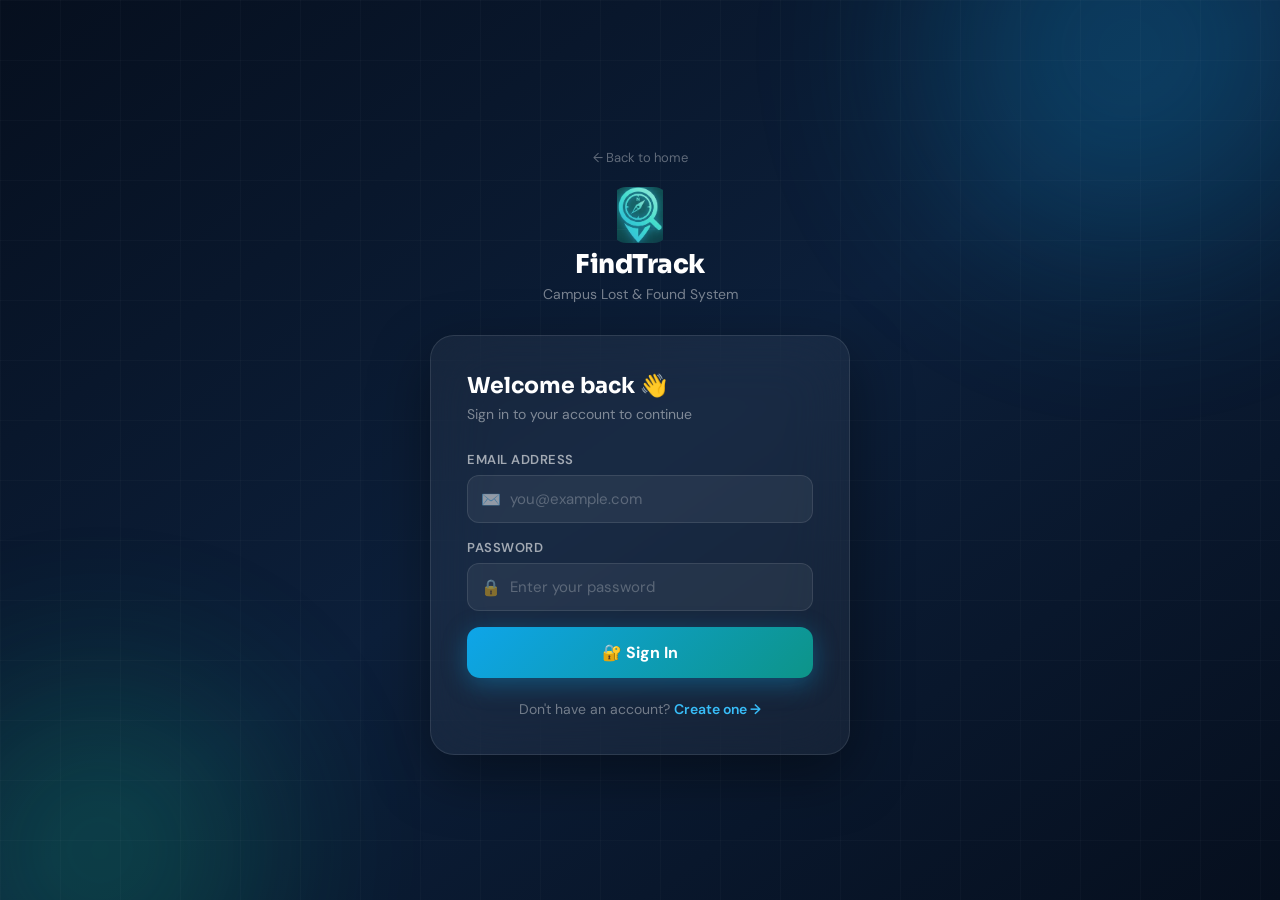
==== commit d89a4296: "Add files via upload" ====
--- a/dashboard.html
+++ b/dashboard.html
@@ -233,7 +233,7 @@
           </div>
           <div style="display:flex;gap:10px;flex-wrap:wrap;align-items:center;margin-top:4px">
             <button id="saveProfile" class="primary-btn">💾 Save Profile</button>
-            <a href="index.html" onclick="localStorage.removeItem('sessionUser')" style="font-size:13px;color:#ef4444;text-decoration:none;font-weight:600;">🚪 Logout</a>
+            <a href="#" onclick="doLogout()" style="font-size:13px;color:#ef4444;text-decoration:none;font-weight:600;">🚪 Logout</a>
           </div>
         </div>
       </div>
@@ -566,5 +566,23 @@
   <div class="toast-container" id="toastContainer" style="position:fixed;bottom:80px;right:16px;z-index:9999;display:flex;flex-direction:column;gap:8px;pointer-events:none;"></div>
 
   <script src="script.js"></script>
+
+<script>
+  // ── SESSION GUARD ─────────────────────────────────────────────
+  // If no logged-in user, send straight to login (not splash screen)
+  (function() {
+    const session = localStorage.getItem('sessionUser');
+    if (!session) {
+      window.location.replace('login.html');
+    }
+  })();
+
+  // ── LOGOUT ────────────────────────────────────────────────────
+  function doLogout() {
+    localStorage.removeItem('sessionUser');
+    localStorage.removeItem('userProfile');
+    window.location.href = 'login.html';
+  }
+</script>
 </body>
 </html>
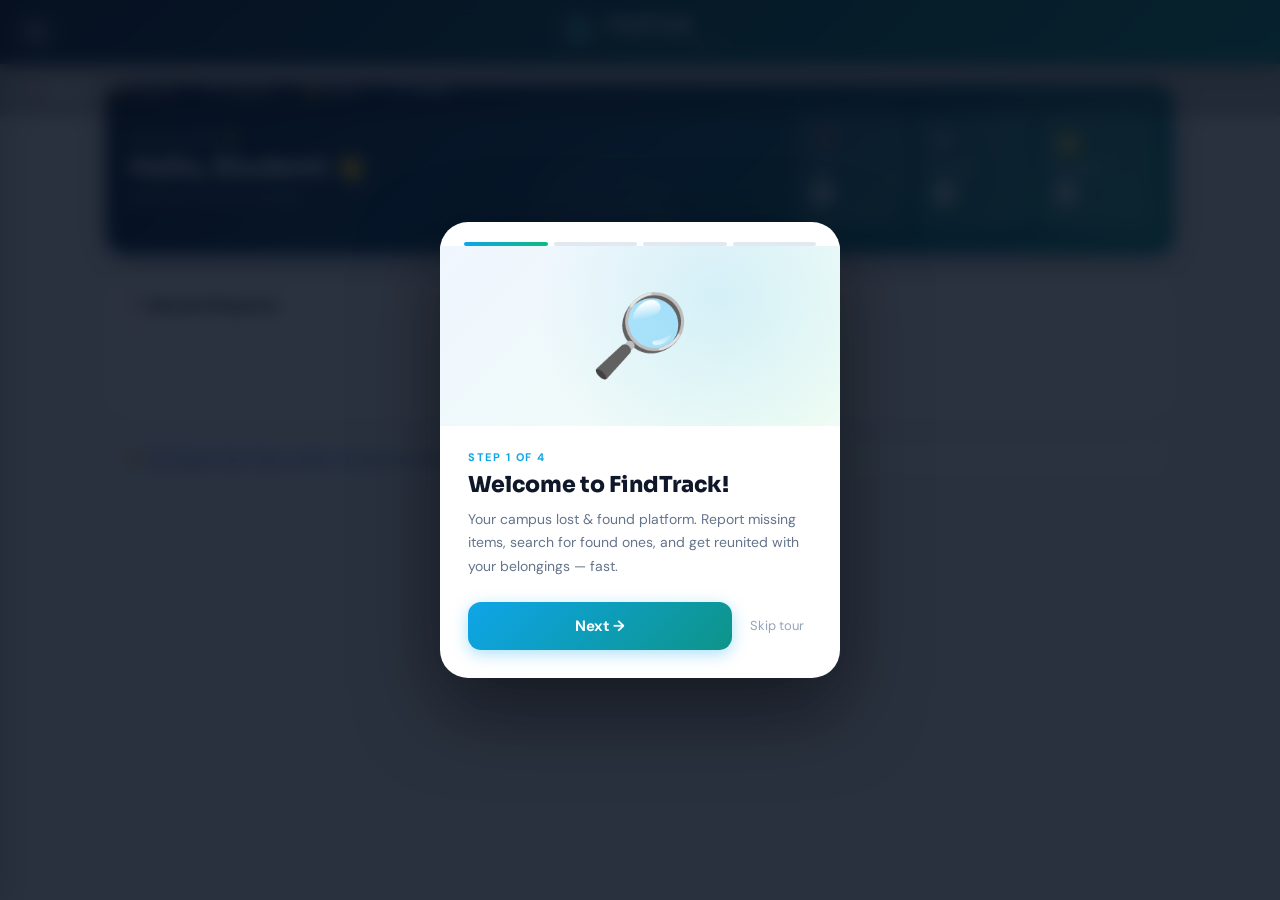
==== commit 5581970d: "Add files via upload" ====
--- a/dashboard.html
+++ b/dashboard.html
@@ -58,8 +58,6 @@
       <li class="drawer-item" data-section="tips">📚 Recovery Tips</li>
       <li class="drawer-item" data-section="packaging">📦 Packaging Tips</li>
       <li class="drawer-item" data-section="about">ℹ️ About / Help</li>
-      <hr>
-      <li class="drawer-item" data-section="security">🔒 Security</li>
     </ul>
   </aside>
 
@@ -233,7 +231,7 @@
           </div>
           <div style="display:flex;gap:10px;flex-wrap:wrap;align-items:center;margin-top:4px">
             <button id="saveProfile" class="primary-btn">💾 Save Profile</button>
-            <a href="#" onclick="doLogout()" style="font-size:13px;color:#ef4444;text-decoration:none;font-weight:600;">🚪 Logout</a>
+            <a href="index.html" onclick="localStorage.removeItem('sessionUser')" style="font-size:13px;color:#ef4444;text-decoration:none;font-weight:600;">🚪 Logout</a>
           </div>
         </div>
       </div>
@@ -333,151 +331,6 @@
           <div class="tip-card">📌 <strong>Pin</strong> — Bookmark items you want quick access to</div>
         </div>
         <div class="tip-banner" style="margin-top:16px">💡 Pro Tip: The more detail you add to reports, the faster items get matched!</div>
-      </div>
-    </section>
-
-    <!-- SECURITY -->
-    <section id="security" class="panel">
-      <div class="section-title">🔒 Security</div>
-      <div class="security-wrap">
-
-        <!-- Change Password -->
-        <div class="security-card" id="secChangePasswordCard">
-          <div class="security-card-header" onclick="secToggle('secChangePasswordBody')">
-            <div class="security-card-left">
-              <span class="security-icon">🔑</span>
-              <div>
-                <div class="security-card-title">Change Password</div>
-                <div class="security-card-sub">Update your account password</div>
-              </div>
-            </div>
-            <span class="security-chevron" id="secChangePasswordChevron">▼</span>
-          </div>
-          <div class="security-card-body hidden" id="secChangePasswordBody">
-            <div class="security-field">
-              <label class="security-label">Current Password</label>
-              <input type="password" id="sec_curr_pass" class="security-input" placeholder="Enter current password">
-            </div>
-            <div class="security-field">
-              <label class="security-label">New Password</label>
-              <input type="password" id="sec_new_pass" class="security-input" placeholder="Enter new password">
-            </div>
-            <div class="security-field">
-              <label class="security-label">Confirm New Password</label>
-              <input type="password" id="sec_conf_pass" class="security-input" placeholder="Confirm new password">
-            </div>
-            <div class="security-strength-bar" id="secStrengthBar">
-              <div class="security-strength-fill" id="secStrengthFill"></div>
-            </div>
-            <div class="security-strength-label" id="secStrengthLabel"></div>
-            <button class="security-btn" onclick="secChangePassword()">Update Password</button>
-          </div>
-        </div>
-
-        <!-- Login with PIN -->
-        <div class="security-card" id="secPinCard">
-          <div class="security-card-header" onclick="secToggle('secPinBody')">
-            <div class="security-card-left">
-              <span class="security-icon">🔢</span>
-              <div>
-                <div class="security-card-title">Login with PIN</div>
-                <div class="security-card-sub">Set a quick 4-digit PIN for fast access</div>
-              </div>
-            </div>
-            <span class="security-chevron" id="secPinChevron">▼</span>
-          </div>
-          <div class="security-card-body hidden" id="secPinBody">
-            <div class="sec-pin-toggle-row">
-              <span class="security-label">Enable PIN Login</span>
-              <label class="sec-toggle-switch">
-                <input type="checkbox" id="secPinEnabled" onchange="secPinToggle(this)">
-                <span class="sec-toggle-slider"></span>
-              </label>
-            </div>
-            <div id="secPinSetup" class="hidden">
-              <div class="security-label" style="margin-bottom:10px">Enter a 4-digit PIN</div>
-              <div class="sec-pin-dots" id="secPinDots">
-                <span class="sec-pin-dot" id="pd0"></span>
-                <span class="sec-pin-dot" id="pd1"></span>
-                <span class="sec-pin-dot" id="pd2"></span>
-                <span class="sec-pin-dot" id="pd3"></span>
-              </div>
-              <div class="sec-pin-pad">
-                <button class="sec-pin-key" onclick="secPinKey('1')">1</button>
-                <button class="sec-pin-key" onclick="secPinKey('2')">2</button>
-                <button class="sec-pin-key" onclick="secPinKey('3')">3</button>
-                <button class="sec-pin-key" onclick="secPinKey('4')">4</button>
-                <button class="sec-pin-key" onclick="secPinKey('5')">5</button>
-                <button class="sec-pin-key" onclick="secPinKey('6')">6</button>
-                <button class="sec-pin-key" onclick="secPinKey('7')">7</button>
-                <button class="sec-pin-key" onclick="secPinKey('8')">8</button>
-                <button class="sec-pin-key" onclick="secPinKey('9')">9</button>
-                <button class="sec-pin-key sec-pin-key--ghost"></button>
-                <button class="sec-pin-key" onclick="secPinKey('0')">0</button>
-                <button class="sec-pin-key sec-pin-key--del" onclick="secPinDel()">⌫</button>
-              </div>
-              <button class="security-btn" onclick="secSavePin()">Save PIN</button>
-            </div>
-          </div>
-        </div>
-
-        <!-- Session Timeout -->
-        <div class="security-card" id="secTimeoutCard">
-          <div class="security-card-header" onclick="secToggle('secTimeoutBody')">
-            <div class="security-card-left">
-              <span class="security-icon">⏱️</span>
-              <div>
-                <div class="security-card-title">Session Timeout</div>
-                <div class="security-card-sub">Auto-logout after inactivity</div>
-              </div>
-            </div>
-            <span class="security-chevron" id="secTimeoutChevron">▼</span>
-          </div>
-          <div class="security-card-body hidden" id="secTimeoutBody">
-            <div class="sec-pin-toggle-row">
-              <span class="security-label">Enable Auto-Logout</span>
-              <label class="sec-toggle-switch">
-                <input type="checkbox" id="secTimeoutEnabled" onchange="secTimeoutToggle(this)">
-                <span class="sec-toggle-slider"></span>
-              </label>
-            </div>
-            <div id="secTimeoutOptions" class="hidden">
-              <div class="security-label" style="margin-bottom:10px">Logout after</div>
-              <div class="sec-timeout-options">
-                <button class="sec-timeout-btn active" data-mins="5" onclick="secSelectTimeout(this)">5 min</button>
-                <button class="sec-timeout-btn" data-mins="15" onclick="secSelectTimeout(this)">15 min</button>
-                <button class="sec-timeout-btn" data-mins="30" onclick="secSelectTimeout(this)">30 min</button>
-                <button class="sec-timeout-btn" data-mins="60" onclick="secSelectTimeout(this)">1 hour</button>
-              </div>
-              <div class="sec-timeout-status" id="secTimeoutStatus">Auto-logout active: 5 minutes</div>
-            </div>
-          </div>
-        </div>
-
-        <!-- Delete Account -->
-        <div class="security-card security-card--danger" id="secDeleteCard">
-          <div class="security-card-header" onclick="secToggle('secDeleteBody')">
-            <div class="security-card-left">
-              <span class="security-icon">🗑️</span>
-              <div>
-                <div class="security-card-title sec-danger-title">Delete Account</div>
-                <div class="security-card-sub">Permanently remove your account</div>
-              </div>
-            </div>
-            <span class="security-chevron" id="secDeleteChevron">▼</span>
-          </div>
-          <div class="security-card-body hidden" id="secDeleteBody">
-            <div class="sec-danger-notice">
-              ⚠️ This action is <strong>permanent</strong>. All your reports, pinned items, and account data will be deleted and cannot be recovered.
-            </div>
-            <div class="security-field">
-              <label class="security-label">Type <strong>DELETE</strong> to confirm</label>
-              <input type="text" id="sec_delete_confirm" class="security-input" placeholder='Type "DELETE"'>
-            </div>
-            <button class="security-btn security-btn--danger" onclick="secDeleteAccount()">Delete My Account</button>
-          </div>
-        </div>
-
       </div>
     </section>
 
@@ -566,23 +419,5 @@
   <div class="toast-container" id="toastContainer" style="position:fixed;bottom:80px;right:16px;z-index:9999;display:flex;flex-direction:column;gap:8px;pointer-events:none;"></div>
 
   <script src="script.js"></script>
-
-<script>
-  // ── SESSION GUARD ─────────────────────────────────────────────
-  // If no logged-in user, send straight to login (not splash screen)
-  (function() {
-    const session = localStorage.getItem('sessionUser');
-    if (!session) {
-      window.location.replace('login.html');
-    }
-  })();
-
-  // ── LOGOUT ────────────────────────────────────────────────────
-  function doLogout() {
-    localStorage.removeItem('sessionUser');
-    localStorage.removeItem('userProfile');
-    window.location.href = 'login.html';
-  }
-</script>
 </body>
 </html>
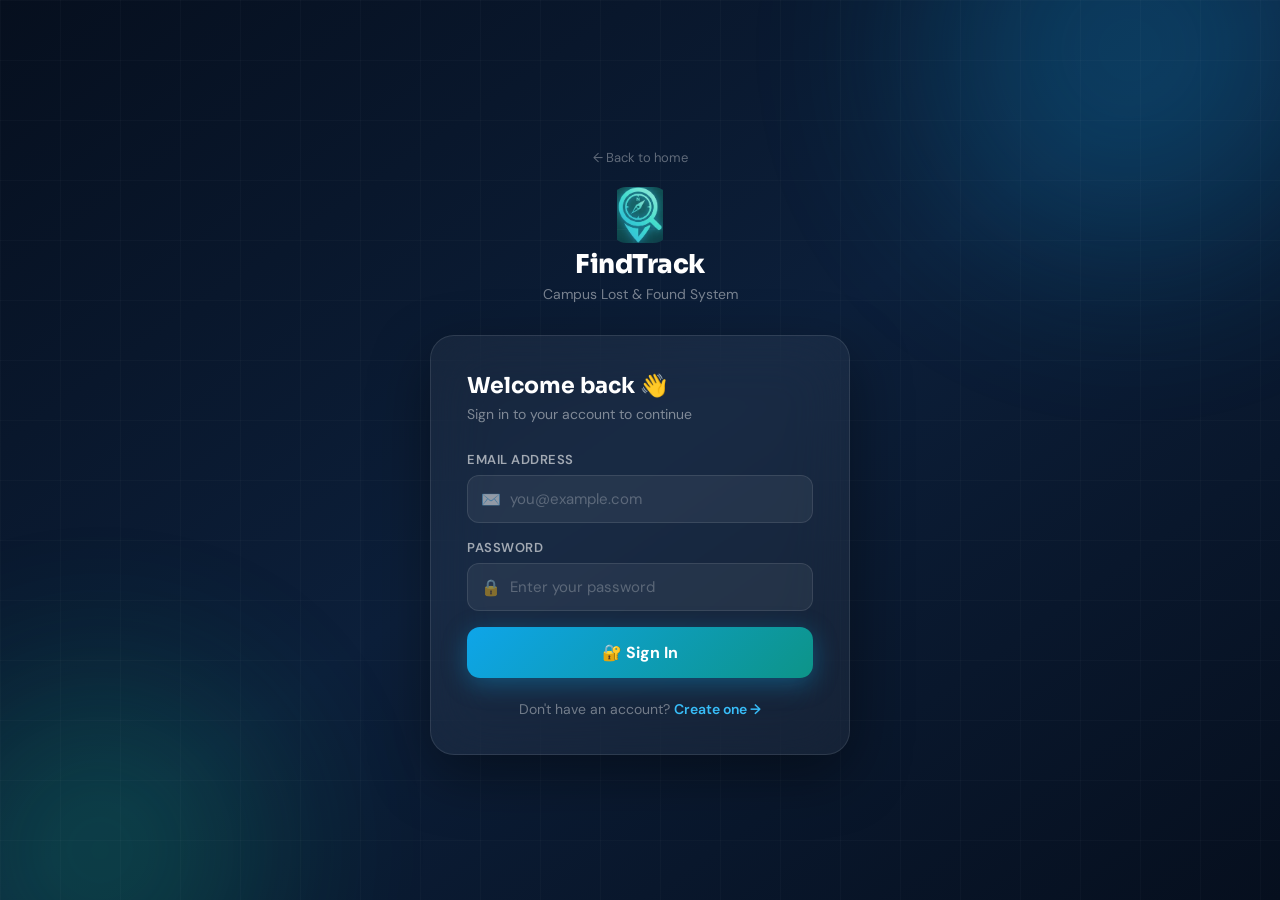
==== commit 4178a4e0: "Add files via upload" ====
--- a/dashboard.html
+++ b/dashboard.html
@@ -12,6 +12,15 @@
   <link href="https://fonts.googleapis.com/css2?family=Sora:wght@600;700;800&family=DM+Sans:wght@400;500;600&display=swap" rel="stylesheet" onerror="this.remove()">
   <link rel="stylesheet" href="style.css"/>
 </head>
+<script>
+  // Session guard — redirect unauthenticated visitors to login.html
+  (function() {
+    try {
+      var s = JSON.parse(localStorage.getItem("sessionUser") || "null");
+      if (!s || !s.id) { window.location.replace("login.html"); }
+    } catch(e) { window.location.replace("login.html"); }
+  })();
+</script>
 <body>
 
   <!-- TOP BAR -->
@@ -58,6 +67,8 @@
       <li class="drawer-item" data-section="tips">📚 Recovery Tips</li>
       <li class="drawer-item" data-section="packaging">📦 Packaging Tips</li>
       <li class="drawer-item" data-section="about">ℹ️ About / Help</li>
+      <hr>
+      <li class="drawer-item" data-section="security">🔒 Security</li>
     </ul>
   </aside>
 
@@ -231,7 +242,7 @@
           </div>
           <div style="display:flex;gap:10px;flex-wrap:wrap;align-items:center;margin-top:4px">
             <button id="saveProfile" class="primary-btn">💾 Save Profile</button>
-            <a href="index.html" onclick="localStorage.removeItem('sessionUser')" style="font-size:13px;color:#ef4444;text-decoration:none;font-weight:600;">🚪 Logout</a>
+            <button onclick="doLogout()" style="font-size:13px;color:#ef4444;background:none;border:none;cursor:pointer;font-weight:600;padding:0;">🚪 Logout</button>
           </div>
         </div>
       </div>
@@ -331,6 +342,151 @@
           <div class="tip-card">📌 <strong>Pin</strong> — Bookmark items you want quick access to</div>
         </div>
         <div class="tip-banner" style="margin-top:16px">💡 Pro Tip: The more detail you add to reports, the faster items get matched!</div>
+      </div>
+    </section>
+
+    <!-- SECURITY -->
+    <section id="security" class="panel">
+      <div class="section-title">🔒 Security</div>
+      <div class="security-wrap">
+
+        <!-- Change Password -->
+        <div class="security-card" id="secChangePasswordCard">
+          <div class="security-card-header" onclick="secToggle('secChangePasswordBody')">
+            <div class="security-card-left">
+              <span class="security-icon">🔑</span>
+              <div>
+                <div class="security-card-title">Change Password</div>
+                <div class="security-card-sub">Update your account password</div>
+              </div>
+            </div>
+            <span class="security-chevron" id="secChangePasswordChevron">▼</span>
+          </div>
+          <div class="security-card-body hidden" id="secChangePasswordBody">
+            <div class="security-field">
+              <label class="security-label">Current Password</label>
+              <input type="password" id="sec_curr_pass" class="security-input" placeholder="Enter current password">
+            </div>
+            <div class="security-field">
+              <label class="security-label">New Password</label>
+              <input type="password" id="sec_new_pass" class="security-input" placeholder="Enter new password">
+            </div>
+            <div class="security-field">
+              <label class="security-label">Confirm New Password</label>
+              <input type="password" id="sec_conf_pass" class="security-input" placeholder="Confirm new password">
+            </div>
+            <div class="security-strength-bar" id="secStrengthBar">
+              <div class="security-strength-fill" id="secStrengthFill"></div>
+            </div>
+            <div class="security-strength-label" id="secStrengthLabel"></div>
+            <button class="security-btn" onclick="secChangePassword()">Update Password</button>
+          </div>
+        </div>
+
+        <!-- Login with PIN -->
+        <div class="security-card" id="secPinCard">
+          <div class="security-card-header" onclick="secToggle('secPinBody')">
+            <div class="security-card-left">
+              <span class="security-icon">🔢</span>
+              <div>
+                <div class="security-card-title">Login with PIN</div>
+                <div class="security-card-sub">Set a quick 4-digit PIN for fast access</div>
+              </div>
+            </div>
+            <span class="security-chevron" id="secPinChevron">▼</span>
+          </div>
+          <div class="security-card-body hidden" id="secPinBody">
+            <div class="sec-pin-toggle-row">
+              <span class="security-label">Enable PIN Login</span>
+              <label class="sec-toggle-switch">
+                <input type="checkbox" id="secPinEnabled" onchange="secPinToggle(this)">
+                <span class="sec-toggle-slider"></span>
+              </label>
+            </div>
+            <div id="secPinSetup" class="hidden">
+              <div class="security-label" style="margin-bottom:10px">Enter a 4-digit PIN</div>
+              <div class="sec-pin-dots" id="secPinDots">
+                <span class="sec-pin-dot" id="pd0"></span>
+                <span class="sec-pin-dot" id="pd1"></span>
+                <span class="sec-pin-dot" id="pd2"></span>
+                <span class="sec-pin-dot" id="pd3"></span>
+              </div>
+              <div class="sec-pin-pad">
+                <button class="sec-pin-key" onclick="secPinKey('1')">1</button>
+                <button class="sec-pin-key" onclick="secPinKey('2')">2</button>
+                <button class="sec-pin-key" onclick="secPinKey('3')">3</button>
+                <button class="sec-pin-key" onclick="secPinKey('4')">4</button>
+                <button class="sec-pin-key" onclick="secPinKey('5')">5</button>
+                <button class="sec-pin-key" onclick="secPinKey('6')">6</button>
+                <button class="sec-pin-key" onclick="secPinKey('7')">7</button>
+                <button class="sec-pin-key" onclick="secPinKey('8')">8</button>
+                <button class="sec-pin-key" onclick="secPinKey('9')">9</button>
+                <button class="sec-pin-key sec-pin-key--ghost"></button>
+                <button class="sec-pin-key" onclick="secPinKey('0')">0</button>
+                <button class="sec-pin-key sec-pin-key--del" onclick="secPinDel()">⌫</button>
+              </div>
+              <button class="security-btn" onclick="secSavePin()">Save PIN</button>
+            </div>
+          </div>
+        </div>
+
+        <!-- Session Timeout -->
+        <div class="security-card" id="secTimeoutCard">
+          <div class="security-card-header" onclick="secToggle('secTimeoutBody')">
+            <div class="security-card-left">
+              <span class="security-icon">⏱️</span>
+              <div>
+                <div class="security-card-title">Session Timeout</div>
+                <div class="security-card-sub">Auto-logout after inactivity</div>
+              </div>
+            </div>
+            <span class="security-chevron" id="secTimeoutChevron">▼</span>
+          </div>
+          <div class="security-card-body hidden" id="secTimeoutBody">
+            <div class="sec-pin-toggle-row">
+              <span class="security-label">Enable Auto-Logout</span>
+              <label class="sec-toggle-switch">
+                <input type="checkbox" id="secTimeoutEnabled" onchange="secTimeoutToggle(this)">
+                <span class="sec-toggle-slider"></span>
+              </label>
+            </div>
+            <div id="secTimeoutOptions" class="hidden">
+              <div class="security-label" style="margin-bottom:10px">Logout after</div>
+              <div class="sec-timeout-options">
+                <button class="sec-timeout-btn active" data-mins="5" onclick="secSelectTimeout(this)">5 min</button>
+                <button class="sec-timeout-btn" data-mins="15" onclick="secSelectTimeout(this)">15 min</button>
+                <button class="sec-timeout-btn" data-mins="30" onclick="secSelectTimeout(this)">30 min</button>
+                <button class="sec-timeout-btn" data-mins="60" onclick="secSelectTimeout(this)">1 hour</button>
+              </div>
+              <div class="sec-timeout-status" id="secTimeoutStatus">Auto-logout active: 5 minutes</div>
+            </div>
+          </div>
+        </div>
+
+        <!-- Delete Account -->
+        <div class="security-card security-card--danger" id="secDeleteCard">
+          <div class="security-card-header" onclick="secToggle('secDeleteBody')">
+            <div class="security-card-left">
+              <span class="security-icon">🗑️</span>
+              <div>
+                <div class="security-card-title sec-danger-title">Delete Account</div>
+                <div class="security-card-sub">Permanently remove your account</div>
+              </div>
+            </div>
+            <span class="security-chevron" id="secDeleteChevron">▼</span>
+          </div>
+          <div class="security-card-body hidden" id="secDeleteBody">
+            <div class="sec-danger-notice">
+              ⚠️ This action is <strong>permanent</strong>. All your reports, pinned items, and account data will be deleted and cannot be recovered.
+            </div>
+            <div class="security-field">
+              <label class="security-label">Type <strong>DELETE</strong> to confirm</label>
+              <input type="text" id="sec_delete_confirm" class="security-input" placeholder='Type "DELETE"'>
+            </div>
+            <button class="security-btn security-btn--danger" onclick="secDeleteAccount()">Delete My Account</button>
+          </div>
+        </div>
+
       </div>
     </section>
 
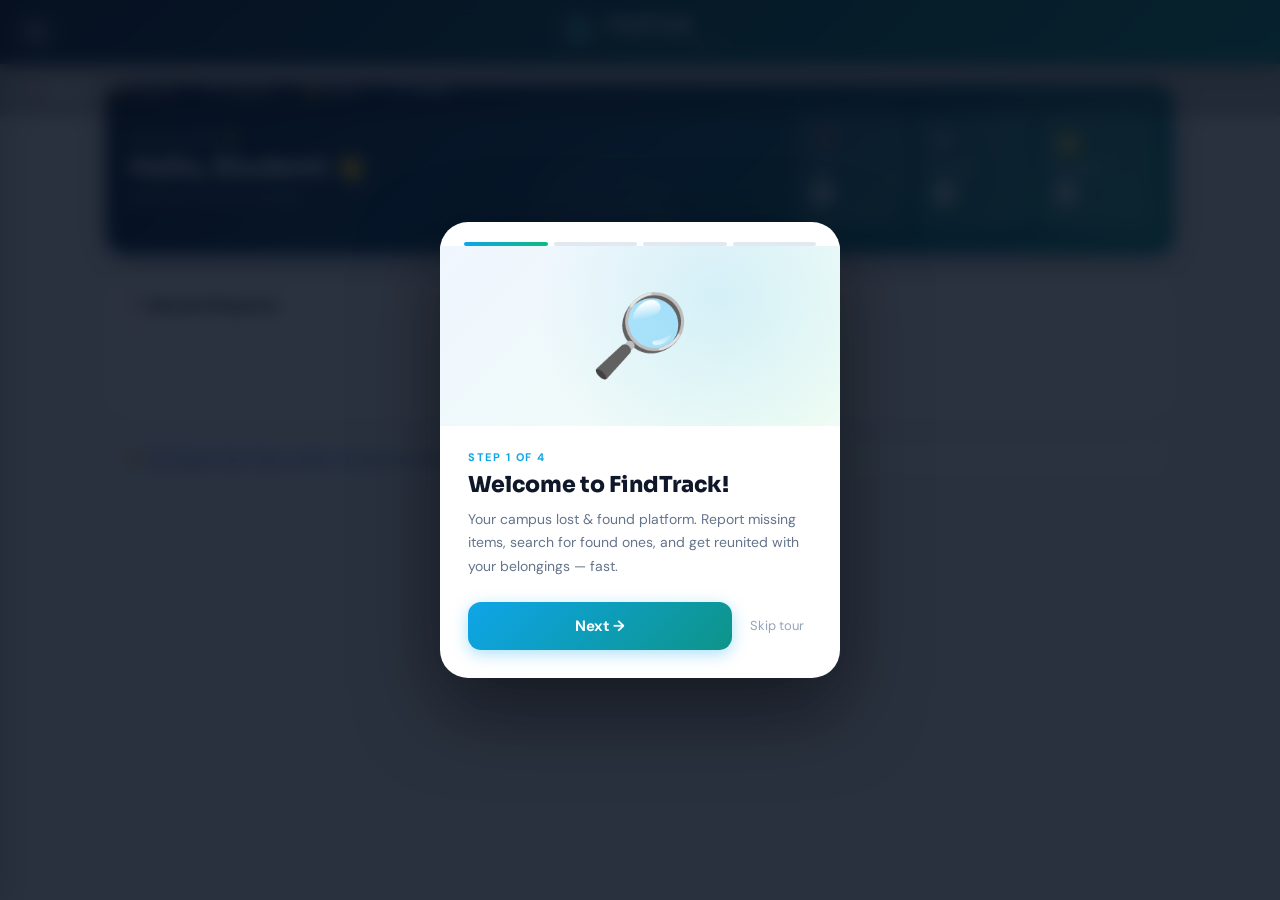
==== commit 1a01339a: "Add files via upload" ====
--- a/dashboard.html
+++ b/dashboard.html
@@ -12,15 +12,123 @@
   <link href="https://fonts.googleapis.com/css2?family=Sora:wght@600;700;800&family=DM+Sans:wght@400;500;600&display=swap" rel="stylesheet" onerror="this.remove()">
   <link rel="stylesheet" href="style.css"/>
 </head>
-<script>
-  // Session guard — redirect unauthenticated visitors to login.html
-  (function() {
-    try {
-      var s = JSON.parse(localStorage.getItem("sessionUser") || "null");
-      if (!s || !s.id) { window.location.replace("login.html"); }
-    } catch(e) { window.location.replace("login.html"); }
-  })();
-</script>
+<style>
+/* ── STATUS BADGES ──────────────────────────────────────────── */
+.badge.archived      { background:#64748b;color:#fff; }
+.badge.pending-claim { background:#f59e0b;color:#fff; }
+.badge.approved      { background:#10b981;color:#fff; }
+
+/* ── STATUS PIPELINE ────────────────────────────────────────── */
+.status-pipeline {
+  display:flex;align-items:center;gap:0;
+  margin:12px 0;overflow-x:auto;padding:4px 0;
+}
+.pipeline-step {
+  display:flex;flex-direction:column;align-items:center;
+  min-width:70px;gap:3px;opacity:0.35;
+}
+.pipeline-step.done  { opacity:0.7; }
+.pipeline-step.active{ opacity:1; }
+.pipeline-icon { font-size:20px; }
+.pipeline-label{ font-size:10px;font-weight:600;text-align:center;color:var(--text-main,#1e293b); }
+.pipeline-step.active .pipeline-label { color:var(--primary,#6366f1); }
+.pipeline-line {
+  flex:1;height:2px;min-width:14px;
+  background:var(--border,#e2e8f0);align-self:center;margin-bottom:14px;
+}
+.pipeline-archived {
+  font-size:12px;color:#64748b;
+  background:#f1f5f9;border-radius:8px;
+  padding:8px 12px;width:100%;text-align:center;
+}
+
+/* ── CLAIM REQUESTS BOX (in detail view) ────────────────────── */
+.claim-requests-box {
+  background:#fefce8;border:1px solid #fcd34d;
+  border-radius:12px;padding:12px;margin:10px 0;
+}
+.claim-box-title {
+  font-weight:700;font-size:14px;color:#92400e;margin-bottom:8px;
+}
+.claim-request-row {
+  display:flex;align-items:flex-start;justify-content:space-between;
+  gap:8px;padding:8px 0;
+  border-top:1px solid #fde68a;
+}
+.claim-req-info {
+  display:flex;flex-direction:column;gap:2px;flex:1;
+}
+.claim-req-info strong { font-size:13px;color:#1e293b; }
+.claim-req-msg  { font-size:12px;color:#475569;font-style:italic; }
+.claim-req-time { font-size:11px;color:#94a3b8; }
+.claim-req-btns { display:flex;gap:6px;flex-shrink:0; }
+.approve-btn {
+  background:#10b981;color:#fff;border:none;border-radius:8px;
+  padding:6px 12px;font-size:12px;font-weight:600;cursor:pointer;
+}
+.reject-btn {
+  background:#ef4444;color:#fff;border:none;border-radius:8px;
+  padding:6px 12px;font-size:12px;font-weight:600;cursor:pointer;
+}
+.approve-btn:hover { background:#059669; }
+.reject-btn:hover  { background:#dc2626; }
+
+.claim-info-box {
+  background:#f0fdf4;border:1px solid #bbf7d0;
+  border-radius:10px;padding:10px 14px;
+  font-size:13px;color:#15803d;margin:8px 0;
+}
+.pending-info {
+  background:#fffbeb;border-color:#fcd34d;color:#92400e;
+}
+
+/* ── CLAIM MODAL ────────────────────────────────────────────── */
+.claim-modal-overlay {
+  position:fixed;inset:0;background:rgba(0,0,0,0.55);
+  z-index:9999;display:flex;align-items:center;justify-content:center;
+  padding:20px;
+}
+.claim-modal-box {
+  background:#fff;border-radius:20px;padding:24px;
+  width:100%;max-width:420px;
+  box-shadow:0 20px 60px rgba(0,0,0,0.25);
+  display:flex;flex-direction:column;gap:14px;
+}
+.claim-modal-title {
+  font-size:18px;font-weight:800;color:#1e293b;
+}
+.claim-modal-item {
+  font-size:14px;color:#6366f1;font-weight:600;
+  background:#eef2ff;border-radius:8px;padding:8px 12px;
+}
+.claim-msg-input {
+  width:100%;border:1.5px solid #e2e8f0;border-radius:10px;
+  padding:10px 12px;font-size:14px;resize:vertical;
+  font-family:inherit;box-sizing:border-box;
+}
+.claim-msg-input:focus { outline:none;border-color:#6366f1; }
+.claim-modal-actions {
+  display:flex;gap:10px;
+}
+.claim-modal-actions .primary-btn,
+.claim-modal-actions .secondary-btn { flex:1; }
+
+/* ── NOTIFICATIONS ──────────────────────────────────────────── */
+.notif-header {
+  display:flex;align-items:center;gap:8px;margin-bottom:4px;
+}
+.notif-icon { font-size:18px; }
+.notif-btn {
+  margin-top:8px;padding:6px 16px;
+  background:#6366f1;color:#fff;border:none;
+  border-radius:8px;font-size:12px;font-weight:600;cursor:pointer;
+}
+.notif-btn:hover { background:#4f46e5; }
+.notif-incoming  { border-left:4px solid #f59e0b !important; }
+.notif-approved  { border-left:4px solid #10b981 !important; }
+.notif-rejected  { border-left:4px solid #ef4444 !important; }
+.notif-archive   { border-left:4px solid #64748b !important; }
+</style>
 <body>
 
   <!-- TOP BAR -->
@@ -242,7 +350,7 @@
           </div>
           <div style="display:flex;gap:10px;flex-wrap:wrap;align-items:center;margin-top:4px">
             <button id="saveProfile" class="primary-btn">💾 Save Profile</button>
-            <button onclick="doLogout()" style="font-size:13px;color:#ef4444;background:none;border:none;cursor:pointer;font-weight:600;padding:0;">🚪 Logout</button>
+            <a href="index.html" onclick="localStorage.removeItem('sessionUser')" style="font-size:13px;color:#ef4444;text-decoration:none;font-weight:600;">🚪 Logout</a>
           </div>
         </div>
       </div>
